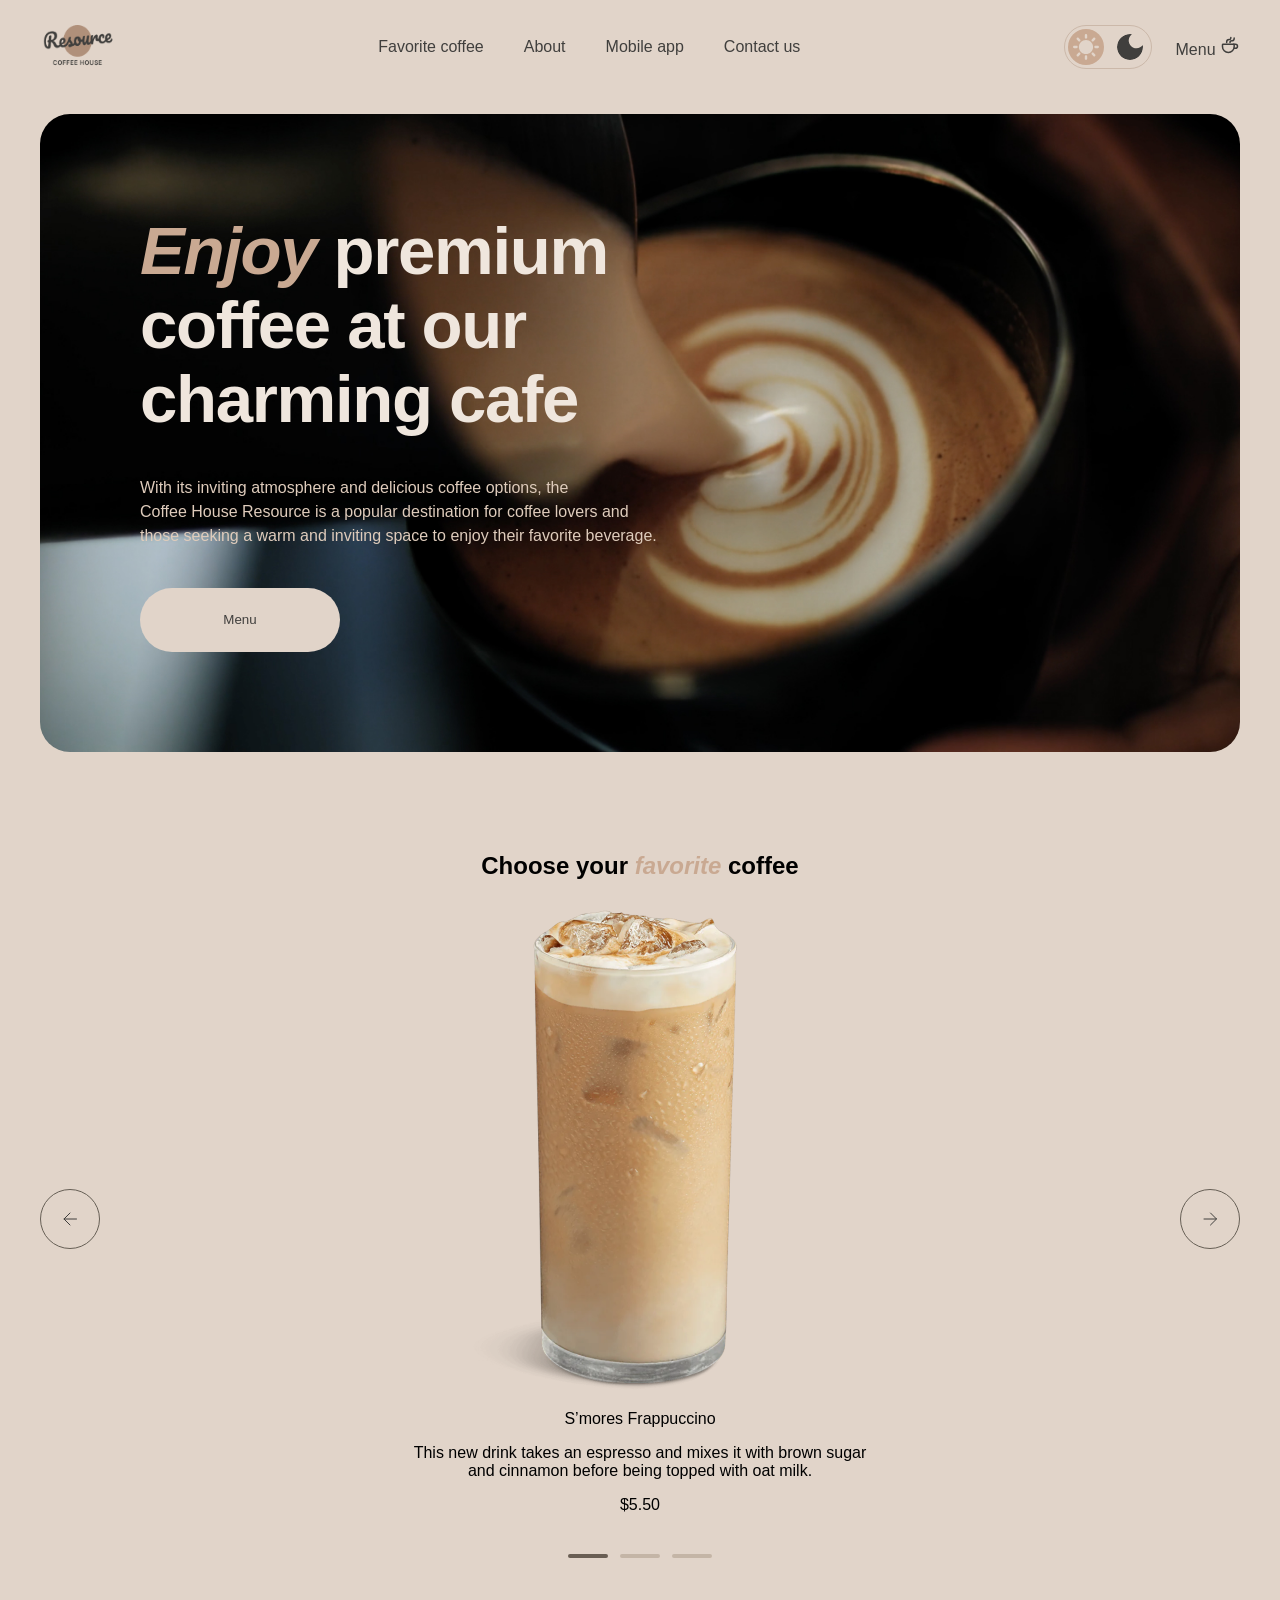
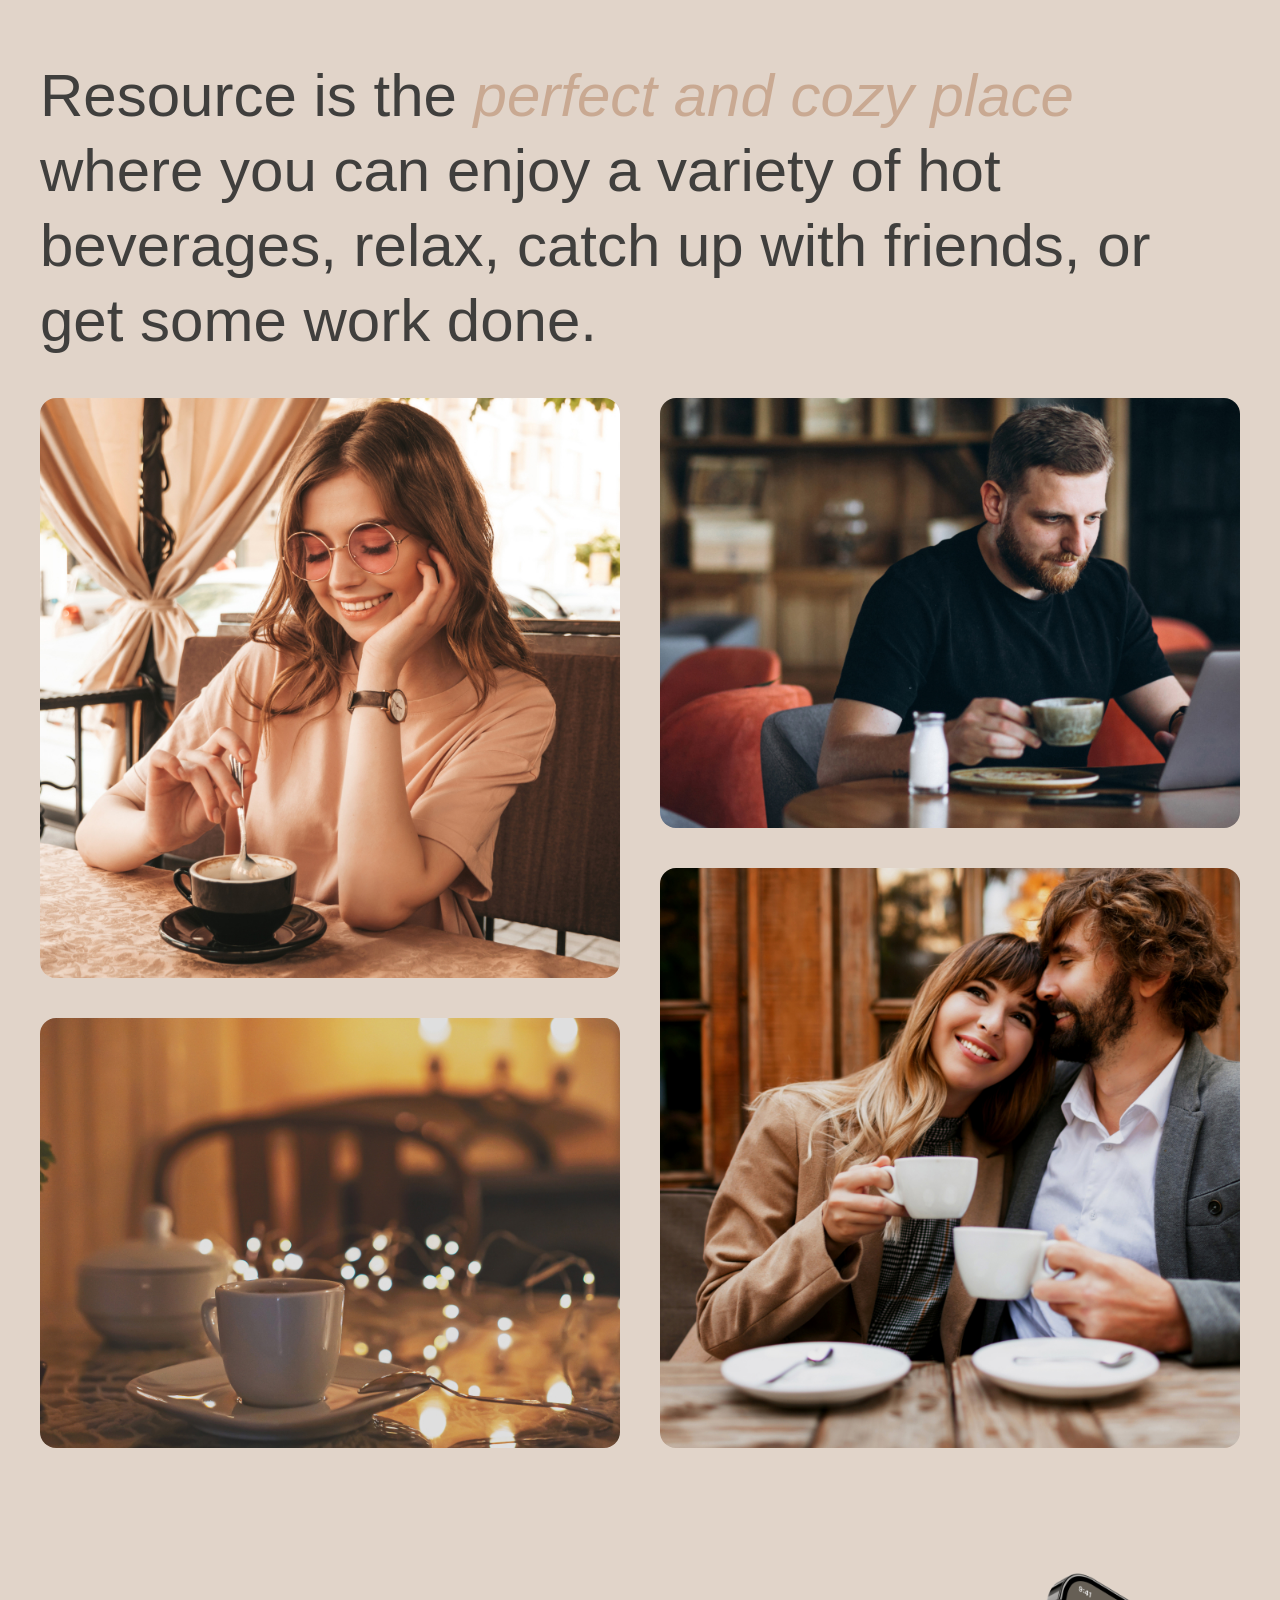
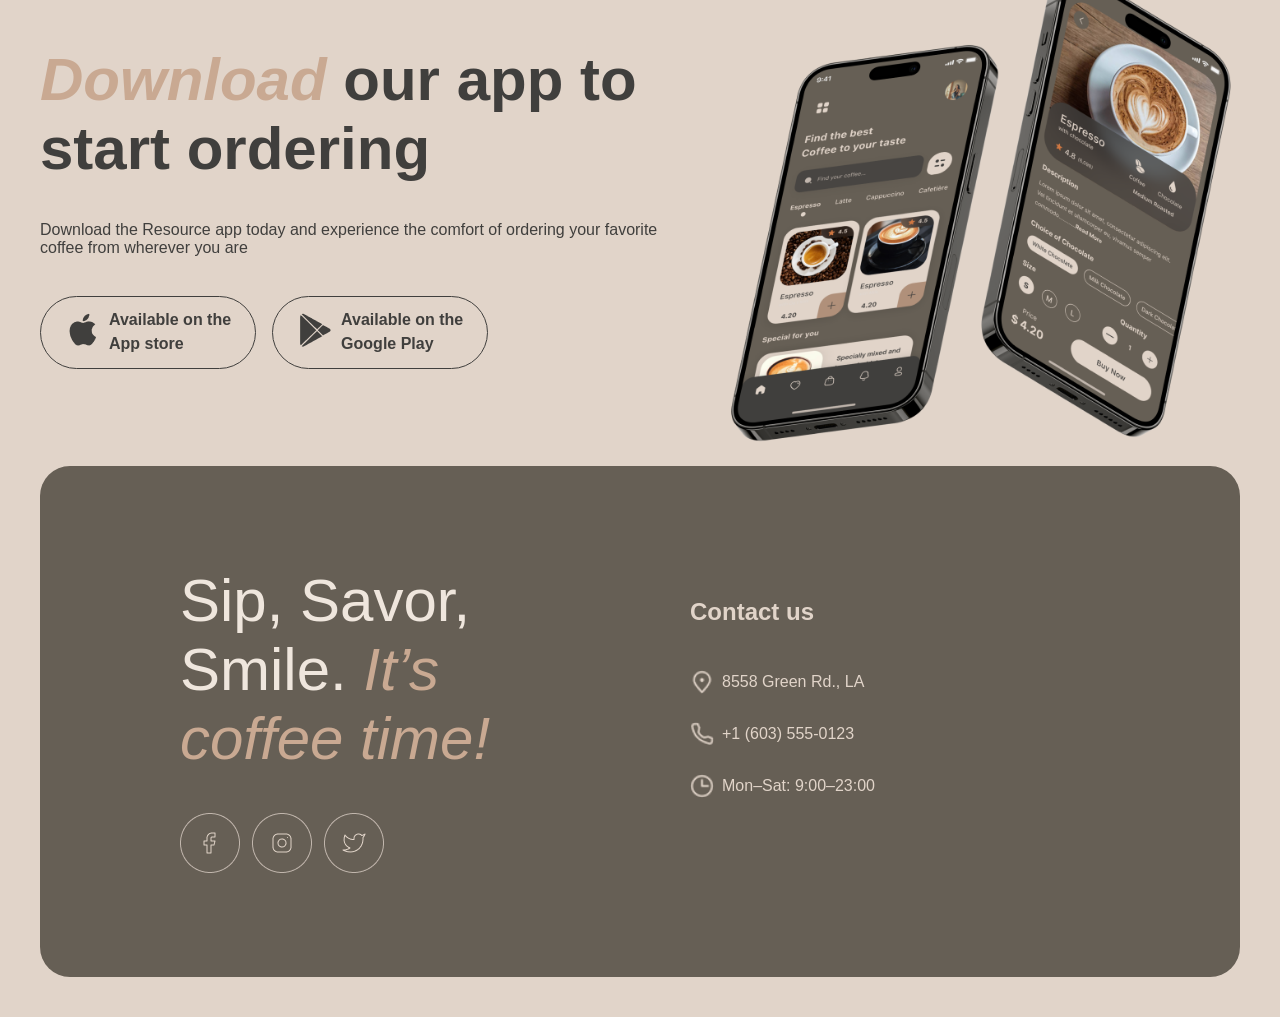
==== index.html @ 0e2954d6 "fix: another fix for hero image" ====
<!doctype html>
<html lang="ru">
  <head>
    <meta charset="UTF-8">
    <meta name="viewport" content="width=device-width, initial-scale=1.0">
    <title>Coffe House</title>
    <link rel="stylesheet" href="css/index.css">
  </head>
  <body>
    <header>
        <a href="index.html" class="logo" aria-label="Coffee House - на главную">
          <img src="images/logo-images/logo.png" alt="Coffee House logo">
        </a>
      <nav class="nav">
        <ul>
          <li><a href="#favorite-coffee">Favorite coffee</a></li>
          <li><a href="#about">About</a></li>
          <li><a href="#mobile-app">Mobile app</a></li>
          <li><a href="#contact-us">Contact us</a></li>
        </ul>
      </nav>
      <div class="header-actions">
        <button
          class="theme-switch"
          type="button"
          aria-label="Переключить тему"
        >
          <img
            class="icon sun"
            src="images/logo-images/Sun.svg"
            alt="sun"
            aria-hidden="true"
          >
          <img
            class="icon moon"
            src="images/logo-images/Moon.svg"
            alt="moon"
            aria-hidden="true"
          >
        </button>
        <button
          class="burger-menu-button"
          type="button"
          aria-label="Открыть меню"
        >
          <img src="images/Resources/button-icon-burger.png" alt="burger">
      </button>

        <div class="coffee-menu" >
            <a href="catalog.html" class="logo" aria-label="Coffee House - на главную">
              Menu
            </a>
          <img
            src="images/logo-images/coffee-cup.svg"
            alt="coffee cup"
          >
        </div>
      </div>
    </header>
    <main>
      <section class="section-container">
        <div class="hero-container">
          <img class="hero-image" src="images/Resources/img-hero.jpg" alt="hero-image">
          <div class="hero-wrapper">
            <h1 class="hero-title">
              <span class="accent">Enjoy</span> premium coffee at our charming
              cafe
            </h1>
            <p class="hero-title1">
              <span class="accent1"
                >With its inviting atmosphere and delicious coffee options, the
                Coffee&nbsp;House Resource is a popular destination for coffee
                lovers and those seeking a warm and inviting space to enjoy
                their favorite beverage.</span
              >
            </p>
            <div class="hero-button">
              <button class="button" type="button">Menu</button>
            </div>
          </div>
        </div>
      </section>
    </main>

    <section id="favorite-coffee" class="favorite-coffee">
      <h2>Choose your <span class="accent">favorite</span> coffee</h2>
      <div class="slider-wrapper">
        <div class="slider">
          <img
            class="left-button"
            src="images/Resources/button-icon-dark.svg"
            alt="Previous slide"
          >
          <div class="slider-menu">
            <img
              src="images/Resources/coffee-slider-1.png"
              alt="S’mores Frappuccino"
            >
            <div class="content-text">
              <p class="coffee-name">S’mores Frappuccino</p>
              <p class="coffee-desc">
                This new drink takes an espresso and mixes it with brown sugar
                and cinnamon before being topped with oat milk.
              </p>
              <p class="coffee-price">$5.50</p>
            </div>
            <div class="slider-indicators">
              <span class="indicator active" data-slide="0"></span>
              <span class="indicator" data-slide="1"></span>
              <span class="indicator" data-slide="2"></span>
            </div>
          </div>
          <img
            class="right-button"
            src="images/Resources/right-button.svg"
            alt="Next slide"
          >
        </div>
      </div>
    </section>

    <section id="about" class="about">
      <h2>
        Resource is the <span class="accent">perfect and cozy place</span> where
        you can enjoy a variety of hot beverages, relax, catch up with friends,
        or get some work done.
      </h2>
      <div class="collage">
        <img
          class="image_collage item1"
          src="images/Resources/about-1.jpg"
          alt=""
        >
        <img
          class="image_collage item2"
          src="images/Resources/about-3.jpg"
          alt=""
        >
        <img
          class="image_collage item3"
          src="images/Resources/about-2.jpg"
          alt=""
        >
        <img
          class="image_collage item4"
          src="images/Resources/about-4.jpg"
          alt=""
        >
      </div>
    </section>

    <section id="mobile-app" class="mobile-app">
      <div class="mobile-container">
        <div class="offer">
          <h2 class="offer-text">
            <span class="accent">Download</span> our app to start ordering
          </h2>
          <p class="offer-text1">
            Download the Resource app today and experience the comfort of
            ordering your favorite coffee from wherever you are
          </p>
          <div class="button-nav">
            <div class="butt-app-store">
              <div>
                <img src="images/Resources/app-store.png" alt="">
              </div>
              <div class="text-area">
                <p class="button-text">Available on the</p>
                <p class="button-title">App store</p>
              </div>
            </div>
            <div class="butt-google-play">
              <div>
                <img src="images/Resources/google-play.png" alt="">
              </div>
              <div class="text-area">
                <p class="button-text">Available on the</p>
                <p class="button-title">Google Play</p>
              </div>
            </div>
          </div>
        </div>
        <div class="mobile-screens">
          <img src="images/Resources/mobile-screens.png" alt="">
        </div>
      </div>
    </section>

    <footer id="contact-us" class="contacts">
      <div class="footer-wrapper">
        <div class="footer-offer">
          <div class="footer-text">
            <span class="accent1"
              >Sip, Savor, Smile.
              <span class="accent">It’s coffee time!</span></span
            >
          </div>
          <div class="social">
            <a href="https://www.facebook.com/" target="_blank" rel="noopener" aria-label="Facebook">
              <img src="images/Resources/facebook.png" alt="Facebook">
            </a>
            <a href="https://www.instagram.com/" target="_blank" rel="noopener" aria-label="Instagram">
              <img
                src="images/Resources/instagram.png"
                alt="Instagram"
              >
            </a>
            <a href="https://x.com/" target="_blank" rel="noopener" aria-label="Twitter">
              <img
                src="images/Resources/twitter.png"
                alt="Twitter"
              >
            </a>
          </div>
        </div>
        <div class="contact-info">
          <h2>Contact us</h2>
          <div class="footer-contacts">
            <div class="contact-item">
              <img
                src="images/Resources/pin-alt.png"
                alt=""
                aria-hidden="true"
              >
              <a
                href="https://maps.google.com/?q=8558+Green+Rd,+LA"
                target="_blank"
                rel="noopener"
              >
                8558 Green Rd., LA
              </a>
            </div>

            <div class="contact-item">
              <img src="images/Resources/phone.png" alt="" aria-hidden="true">
              <a href="tel:+16035550123">+1 (603) 555-0123</a>
            </div>

            <div class="contact-item">
              <img src="images/Resources/clock.png" alt="" aria-hidden="true">
              <span class="schedule-time">Mon–Sat: 9:00–23:00</span>
            </div>
          </div>
        </div>
      </div>
    </footer>
    <script src="js/common.js"></script>
  </body>
</html>
---- css/index.css ----
* {
  box-sizing: border-box;
  margin: 0;
  padding: 0;
}

html {
  scroll-behavior: smooth;
}

:root {
  --bg: #e1d4c9; /* фон страницы */
  --text: #403f3d; /* основной текст */
  --muted: #6b6259; /* второстепенный текст */
  --accent: #c9a992; /* акцент (Enjoy, favorite) */
  --hero-text: #efe6dd; /* текст на hero */
  --border: #cbb8a9; /* рамки */
  --indicator: #c4b5a6; /* неактивные полоски слайдера */
  --indicator-active: #695e53; /* активная полоска */
  --footer-bg: #665f55; /* фон футера */
  --footer-text: #e1d4c9; /* текст футера */
  --btn-bg: #e1d4c9; /* фон кнопки Menu */
}

html.theme-dark {
  --bg: #1e1b18;
  --text: #efe6dd;
  --muted: #b8ac9e;
  --accent: #c9a992;
  --hero-text: #efe6dd;
  --border: #4a423a;
  --indicator: #5a5048;
  --indicator-active: #efe6dd;
  --footer-bg: #2a2622;
  --footer-text: #d6c8b8;
  --btn-bg: #2a2622;
}

body {
  font-family: "Arial", sans-serif;
  background-color: var(--bg);
  transition: background-color 0.3s;
  overflow-x: hidden;
}

header {
  display: flex;
  justify-content: space-between;
  align-items: center;
  padding: 20px 40px;
  gap: 20px;
  position: sticky;
  top: 0;
  z-index: 1000;
  background-color: var(--bg);
}

.logo img {
  height: 50px;
  width: 75px;
}

.nav {
  align-items: center;
  font-family: "Inter", sans-serif;
  font-weight: 400;
  font-style: normal;
  font-size: clamp(12px, 1.2vw + 8px, 16px);
  line-height: 1.5;
  letter-spacing: 0;
  max-width: 100%;
  color: var(--text);
  cursor: pointer;
}

.nav ul {
  display: flex;
  list-style: none;
  gap: 40px;
}

.nav ul a {
  color: var(--text);
  text-decoration: none;
  transition: color 0.3s;
}

.header-actions {
  display: flex;
  justify-content: right;
  gap: 24px;
}

.theme-switch {
  position: relative;
  display: flex;
  justify-content: space-between;
  align-items: center;
  width: 88px;
  height: 44px;
  padding: 3px;
  border: 1px solid var(--border);
  border-radius: 999px;
  background: transparent;
  cursor: pointer;
  box-sizing: border-box;
}

.theme-switch .icon.active {
  background-color: var(--accent);
}

.coffee-menu {
  align-self: center;
  gap: 2px;
}

.coffee-menu a {
  border: none;
  background: transparent;
  width: 44px;
  height: 22px;
  border: none;
  background-color: transparent;
  color: var(--text);
  cursor: pointer;
  text-decoration: none;
}

.theme-switch .icon {
  width: 36px;
  height: 36px;
  padding: 5px;
  border-radius: 50%;
  box-sizing: border-box;
  transition:
    background 0.25s,
    transform 0.25s;
}
.section-container {
  padding: 20px 40px 0 40px;
}
.hero-container {
  position: relative;       
  border-radius: 30px;
  overflow: hidden;         
  width: 100%;
  max-width: 100%;
}

.hero-image {
  position: absolute;
  inset: 0;               
  width: 100%;
  height: 100%;
  object-fit: cover;      
  object-position: center;
  z-index: 0;             
}

.hero-wrapper {
  display: flex;
  position: relative;
  z-index: 1;
  flex-direction: column;
  padding: clamp(40px, 8vw, 100px);
  max-width: 730px;
  gap: 40px;
}

.hero-title {
  font-family: "Inter", sans-serif;
  font-weight: 600;
  font-size: clamp(32px, 4vw + 16px, 72px);
  line-height: 1.1;
  letter-spacing: -0.02em;
  color: var(--hero-text);
  max-width: 530px;
  margin: 0;
}

.accent {
  color: var(--accent);
  font-style: italic;
}

.accent1 {
  color: #efe6dd;
  font-size: 60px;
}

.hero-title1 .accent1 {
  color: #dfccbc;
  font-family: "Inter", sans-serif;
  font-weight: 400;
  font-size: 16px;
  line-height: 1.5;
  letter-spacing: 0;
}

.hero-button .button {
  border: none;
  width: 200px;
  height: 64px;
  padding: 20px 78px;
  border-radius: 100px;
  background: var(--btn-bg);
  color: var(--text);
  cursor: pointer;
}

.favorite-coffee {
  margin-top: 100px;
  display: flex;
  align-items: center;
  justify-content: center;
}

.favorite-coffee h6 {
  color: var(--text);
  font-family: "Inter", sans-serif;
  font-weight: 600;
  font-size: 60px;
  line-height: 1.5;
  letter-spacing: 0;
}

.favorite-coffee {
  display: flex;
  flex-direction: column;
  padding: 0 40px 0 40px;
  position: relative;
}

.slider-wrapper {
  display: flex;
  flex-direction: column;
  width: 100%;
}

.slider {
  display: flex;
  position: relative;
  justify-content: space-between;
  align-items: center;
  width: 100%;
  max-width: 100%;
}

.slider-menu {
  display: flex;
  flex-direction: column;
  justify-content: center;
  align-items: center;
  flex: 1 1 auto;
  min-width: 0;
  max-width: 100%;
}

.slider-menu img {
  max-width: 100%;
  height: auto;
  display: block;
}

.content-text {
  display: flex;
  flex-direction: column;
  justify-content: center;
  align-items: center;
  width: 100%;
  max-width: 480px;
  gap: 16px;
  text-align: center;
}

.content-text h1 {
  font-family: "Inter", sans-serif;
  font-weight: 600;
  font-size: 24px;
  line-height: 1.25;
  color: var(--text);
  letter-spacing: 0;
}

.content-text h2 {
  font-family: "Inter", sans-serif;
  font-weight: 400;
  font-size: 16px;
  line-height: 1.5;
  color: var(--muted);
  letter-spacing: 0;
  text-align: center;
}

.slider-indicators {
  display: flex;
  justify-content: center;
  gap: 12px;
  padding-top: 40px;
}

.indicator {
  display: inline-block;
  width: 40px;
  height: 4px;
  background-color: var(--indicator);
  border-radius: 2px;
  cursor: pointer;
  transition: background-color 0.3s ease;
}

.indicator.active {
  background-color: var(--indicator-active);
}

.about {
  display: flex;
  flex-direction: column;
  padding: 100px 40px 0 40px;
  width: 100%;
  gap: 40px;
}

.about h2 {
  font-family: "Inter", sans-serif;
  font-weight: 400;
  font-size: 60px;
  line-height: 1.25;
  color: var(--text);
  letter-spacing: 0;
}

.collage {
  display: grid;
  grid-template-columns: repeat(2, 1fr);
  gap: 40px;
  width: 100%;
  grid-template-areas:
    "left right-top"
    "left right-bottom"
    "left-bottom right-bottom";
}

.image_collage {
  width: 100%;
  height: 100%;
  max-width: 100%;
  object-fit: cover;
  border-radius: 16px;
}

.item1 {
  grid-area: left;
}

.item2 {
  grid-area: right-top;
  height: 430px;
}

.item3 {
  grid-area: left-bottom;
  height: 430px;
}

.item4 {
  grid-area: right-bottom;
}

/* offer section */

.mobile-container {
  display: flex;
  flex-wrap: wrap;
  align-items: center;
  justify-content: center;
  gap: clamp(24px, 5vw, 100px);
  max-width: 100%;
  width: 100%;
  padding: clamp(40px, 8vw, 100px) clamp(20px, 4vw, 40px) 0;
}

.mobile-screens {
  flex: 1 1 300px;
  min-width: 0;
  max-width: 630px;
}

.mobile-screens img {
  width: 100%;
  height: auto;
  display: block;
}

.offer {
  display: flex;
  flex-direction: column;
  gap: clamp(20px, 3vw, 40px);
  flex: 1 1 400px; /* минимум 400px, потом переносится */
  max-width: 630px; /* ограничение сверху */
  min-width: 0; /* разрешаем сжиматься */
}

.button-nav {
  display: flex;
  flex-wrap: wrap; /* переносятся, если не влезают */
  gap: 16px;
}

.butt-app-store,
.butt-google-play {
  display: flex;
  align-items: center;
  justify-content: center;
  gap: 8px;
  padding: 12px 24px;
  min-width: 180px; /* минимум, но может тянуться */
  border: 1px solid var(--text);
  border-radius: 999px;
  color: var(--text);
  background: transparent;
  cursor: pointer;
  box-sizing: border-box;
  transition:
    border-color 0.3s,
    color 0.3s,
    background 0.3s;
}

.offer-text {
  font-size: 60px;
  line-height: 1.15;
  color: var(--text);
}

.offer-text1 {
  color: var(--text);
}

.text-area {
  display: flex;
  flex-direction: column;
  gap: 2px;
  font-weight: 600;
  line-height: 140%;
}

.contacts {
  padding: 0 40px 40px 40px;
}

.footer-wrapper {
  display: flex;
  background-color: var(--footer-bg);
  max-width: 100%;
  padding: 0 40px 0 40px;
  gap: 100px;
  border-radius: 30px;
}

.footer-offer {
  display: flex;
  flex-direction: column;
  gap: 40px;
  padding: 100px 0 100px 100px;
  width: 100%;
}
.social {
  display: flex;
  gap: 12px;
}
.contact-info {
  display: flex;
  flex-direction: column;
  padding: 132px 100px 132px 0;
  width: 100%;
  color: var(--footer-text);
  gap: 40px;
}

.contact-item {
  display: flex;
  align-items: center;
  gap: 8px;
  color: var(--footer-text);
  font-size: clamp(14px, 1.5vw, 16px);
  line-height: 1.5;
}

.contact-item img {
  width: 24px;
  height: 24px;
  flex-shrink: 0;
}

.contact-item a {
  position: relative;
  display: inline-block;
  color: inherit;
  text-decoration: none;
  padding: 4px 0;
  transition: color 0.3s;
}

.contact-item a::after {
  content: "";
  position: absolute;
  left: 0;
  bottom: 0;
  width: 100%;
  height: 1.5px;
  background: currentColor;
  transform: scaleX(0);
  transform-origin: left;
  transition: transform 0.3s ease;
}

.contact-item a:hover::after {
  transform: scaleX(1);
}

.contact-item span {
  padding: 4px 0;
}

.footer-contacts {
  display: flex;
  flex-direction: column;
  gap: 20px;
}

.burger-menu-button {
  display: none;
}

@media (max-width: 768px) {
  header {
    grid-template-columns: auto auto;
    justify-content: space-between;
    padding: 16px 20px;
    gap: 16px;
  }

  .nav {
    display: none;
  }

  .coffe-menu {
    display: none;
  }

  .burger-menu-button {
    display: block;
    border: none;
    background-color: transparent;
    color: var(--text);
    cursor: pointer;
  }

  .favorite-coffee h6 {
    text-align: center;
  }

  .collage {
    display: flex;
    flex-direction: column;
    gap: 40px;
    width: 100%;
  }

  .image_collage {
    width: 100%;
    height: auto;
    display: block;
    object-fit: cover;
    border-radius: 16px;
  }

  .item2,
  .item3 {
    display: none;
  }

  .offer-text {
    font-size: 60px;
    line-height: 1.15;
    color: var(--text);
  }

  .footer-wrapper {
    display: flex;
    flex-direction: column;
    background-color: var(--footer-bg);
    max-width: 100%;
    padding: 0 40px 0 40px;
    gap: 100px;
    border-radius: 30px;
  }

  .footer-offer {
    padding: 100px 60px 0px 60px;
  }

  .contact-info {
    padding: 0 60px 100px 60px;
  }
}

@media (max-width: 381px) {
  .hero-title {
    font-size: 42px;
  }

  .hero-wrapper {
    padding: 60px 16px 60px 16px;
  }

  .coffee-menu {
    display: none;
  }

  .section-container {
    padding: 20px 16px 0 16px;
  }

  .left-button,
  .right-button {
    display: none;
  }

  .favorite-coffee {
    gap: 40px;
  }

  .favorite-coffee h2 {
    text-align: center;
    font-size: 32px;
  }

  .coffee-name {
    font-size: 24px;
    letter-spacing: 0%;
    line-height: 125%;
    font-weight: 600;
    color: var(--text);
  }

  .coffee-desc {
    font-size: 16px;
    letter-spacing: 0%;
    line-height: 150%;
    font-weight: 400;
    color: var(--text);
  }

  .coffee-price {
    font-size: 24px;
    letter-spacing: 0%;
    line-height: 125%;
    font-weight: 600;
    color: var(--text);
  }

  .about {
    padding: 100px 16px 0 16px;
  }

  .about h2 {
    font-weight: 600;
    font-size: 32px;
    line-height: 1.25;
  }

  .contacts {
    padding: 0 16px 40px 16px;
  }

  .favorite-coffee {
    padding: 0 16px 0 16px;
  }

  .accent1 {
    color: #efe6dd;
    font-size: 32px;
    line-height: 125%;
  }

  .footer-offer {
    padding: 60px 0 0 0;
  }

  .contact-info {
    padding: 0 0 60px 0;
    gap: 40px;
  }

  .contact-info a {
    font-size: 16px;
    font-weight: 600;
  }

  .contact-info .schedule-time {
    font-size: 16px;
    font-weight: 600;
  }
}
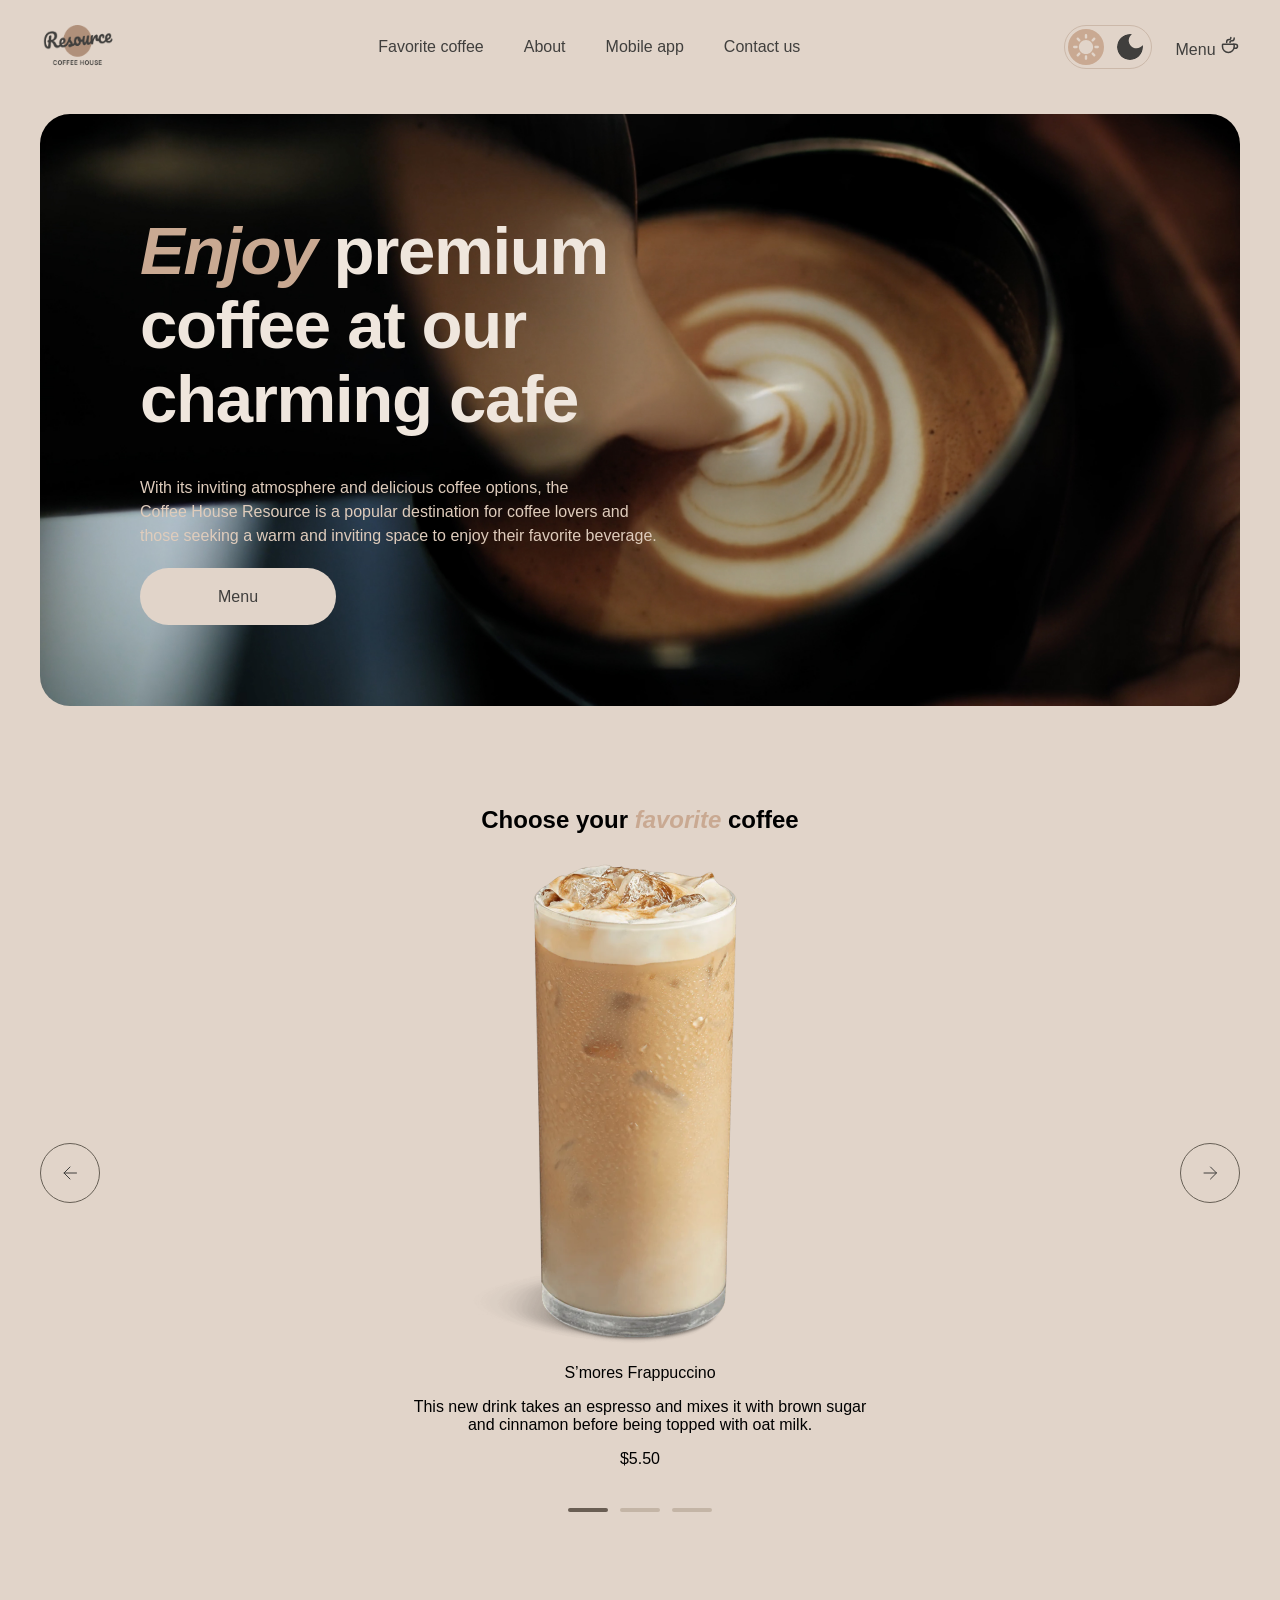
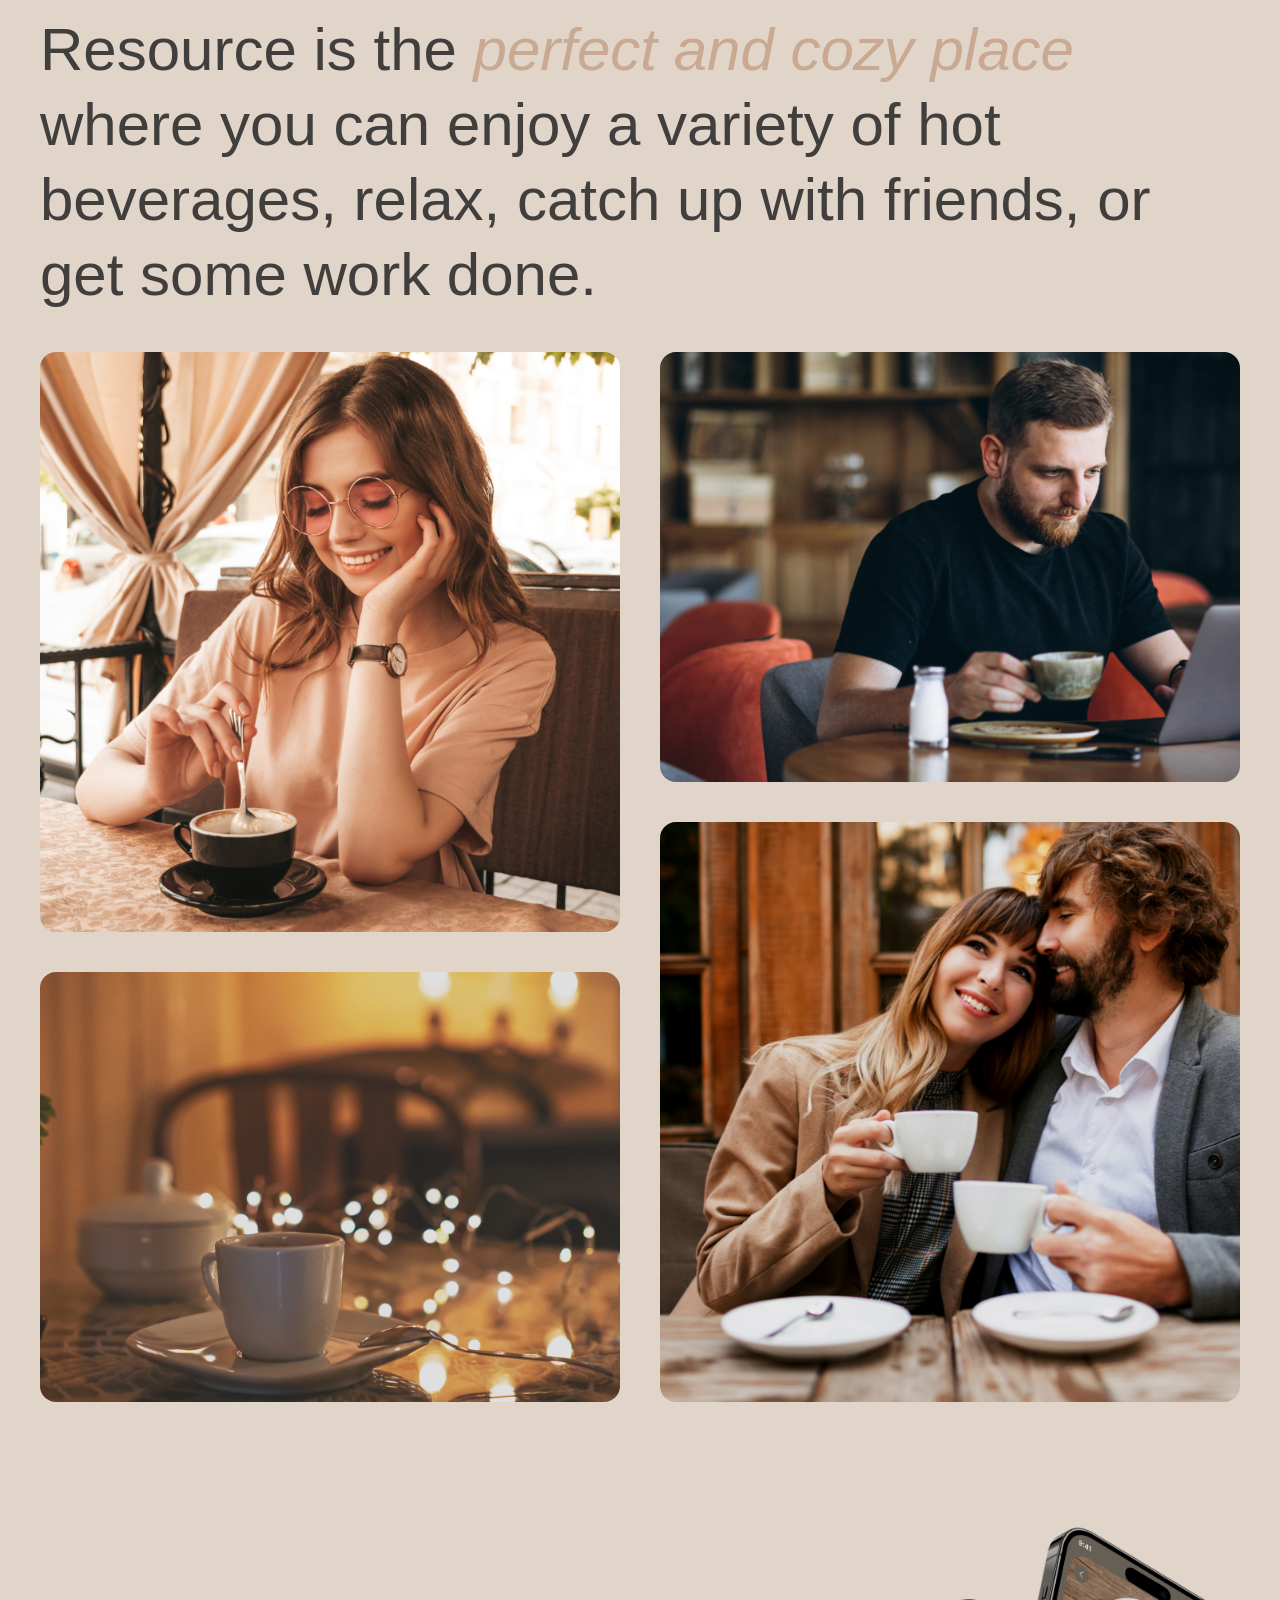
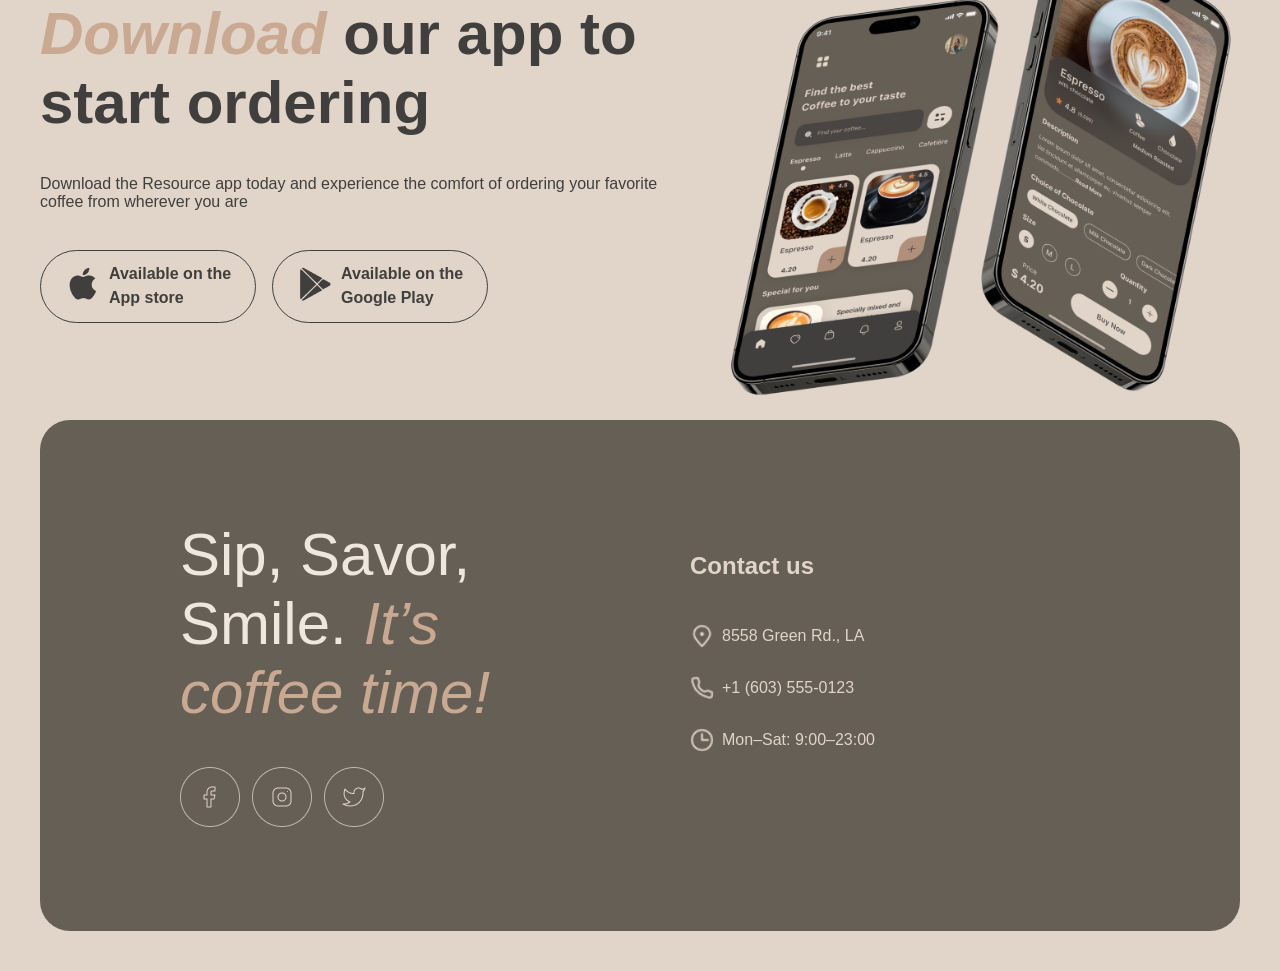
==== commit 67e97a25: "feat: added hover feature for some elements" ====
--- a/index.html
+++ b/index.html
@@ -75,7 +75,7 @@
               >
             </p>
             <div class="hero-button">
-              <button class="button" type="button">Menu</button>
+              <a href="catalog.html" class="button">Menu</a>
             </div>
           </div>
         </div>
--- a/css/index.css
+++ b/css/index.css
@@ -207,6 +207,13 @@
   background: var(--btn-bg);
   color: var(--text);
   cursor: pointer;
+  text-decoration: none;
+  transition: transform 0.3s, opacity 0.3s;
+}
+
+.hero-button .button:hover {
+  transform: scale(1.15);
+  opacity: 0.7;
 }
 
 .favorite-coffee {
@@ -534,6 +541,16 @@
   display: none;
 }
 
+.left-button, .right-button {
+  cursor: pointer;
+   transition: all 0.3s;
+  
+}
+
+.left-button:hover, .right-button:hover {
+  transform: scale(1.05);
+}
+
 @media (max-width: 768px) {
   header {
     grid-template-columns: auto auto;
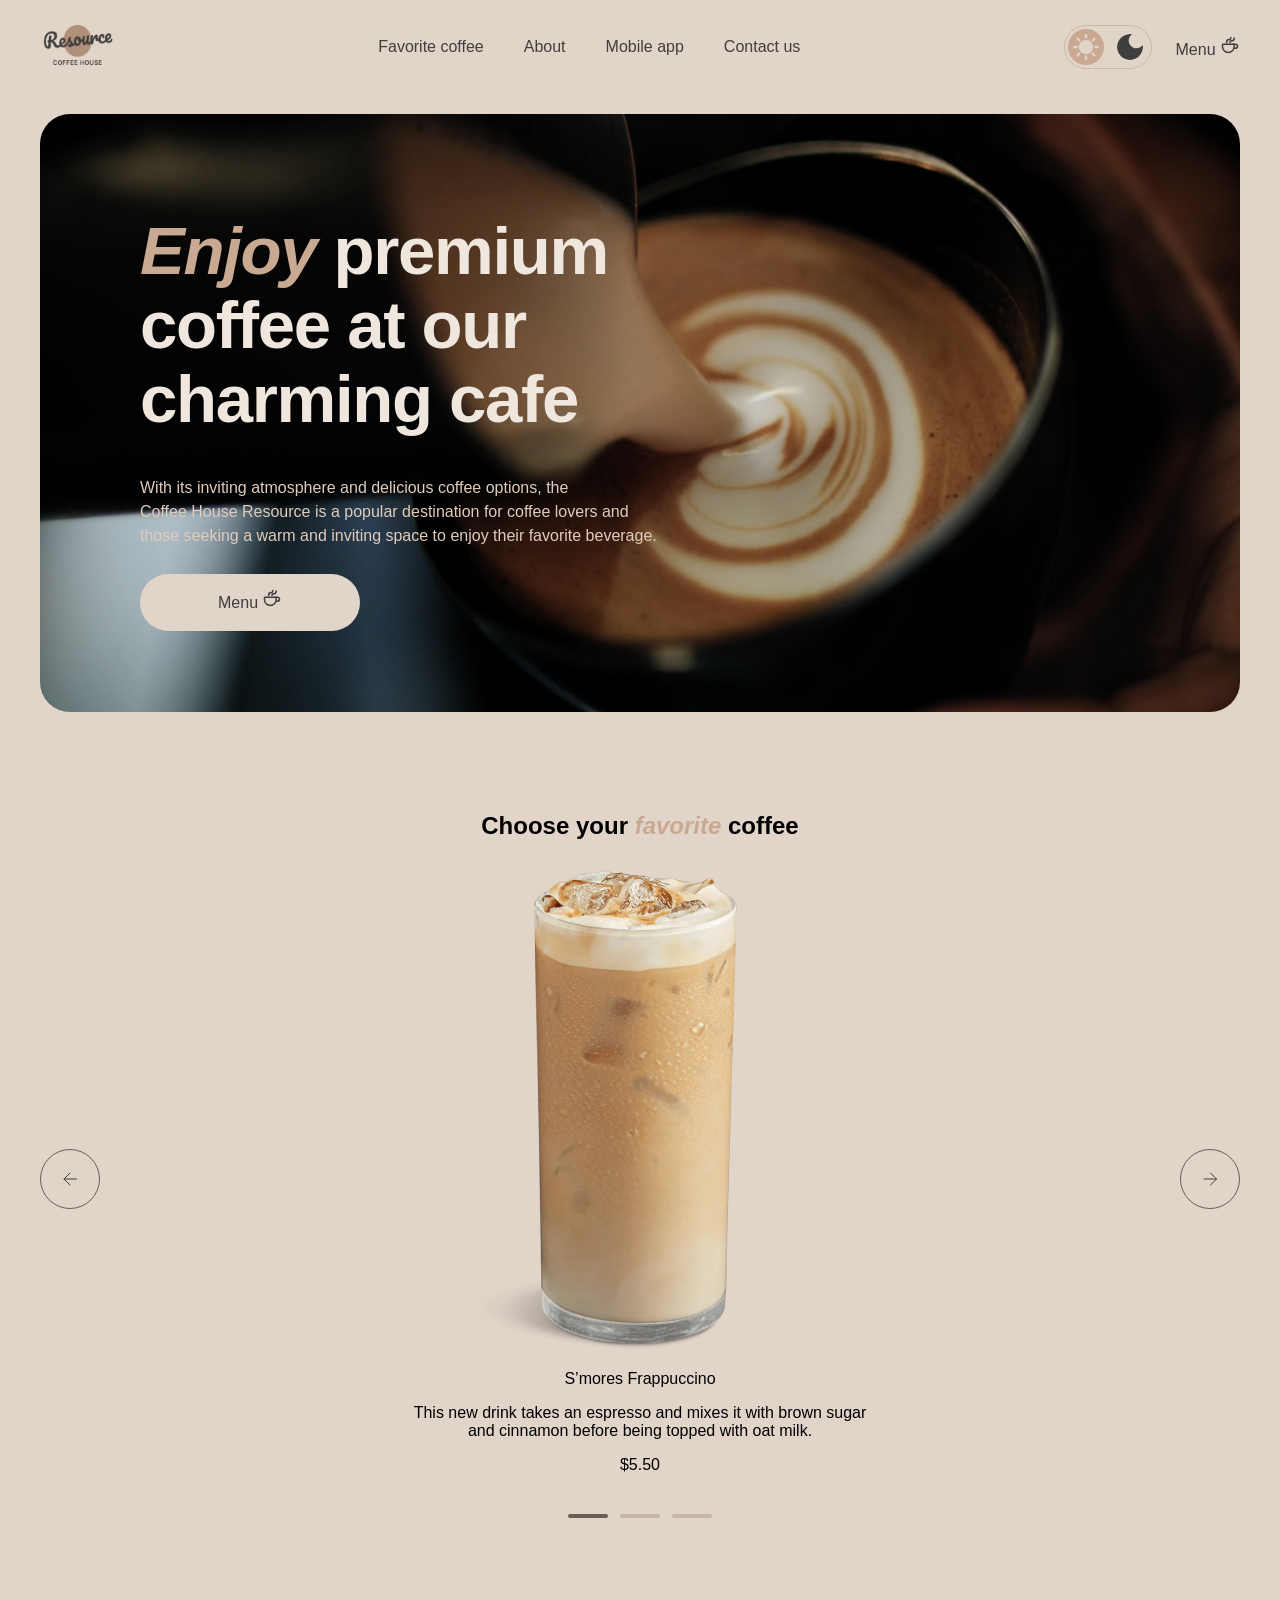
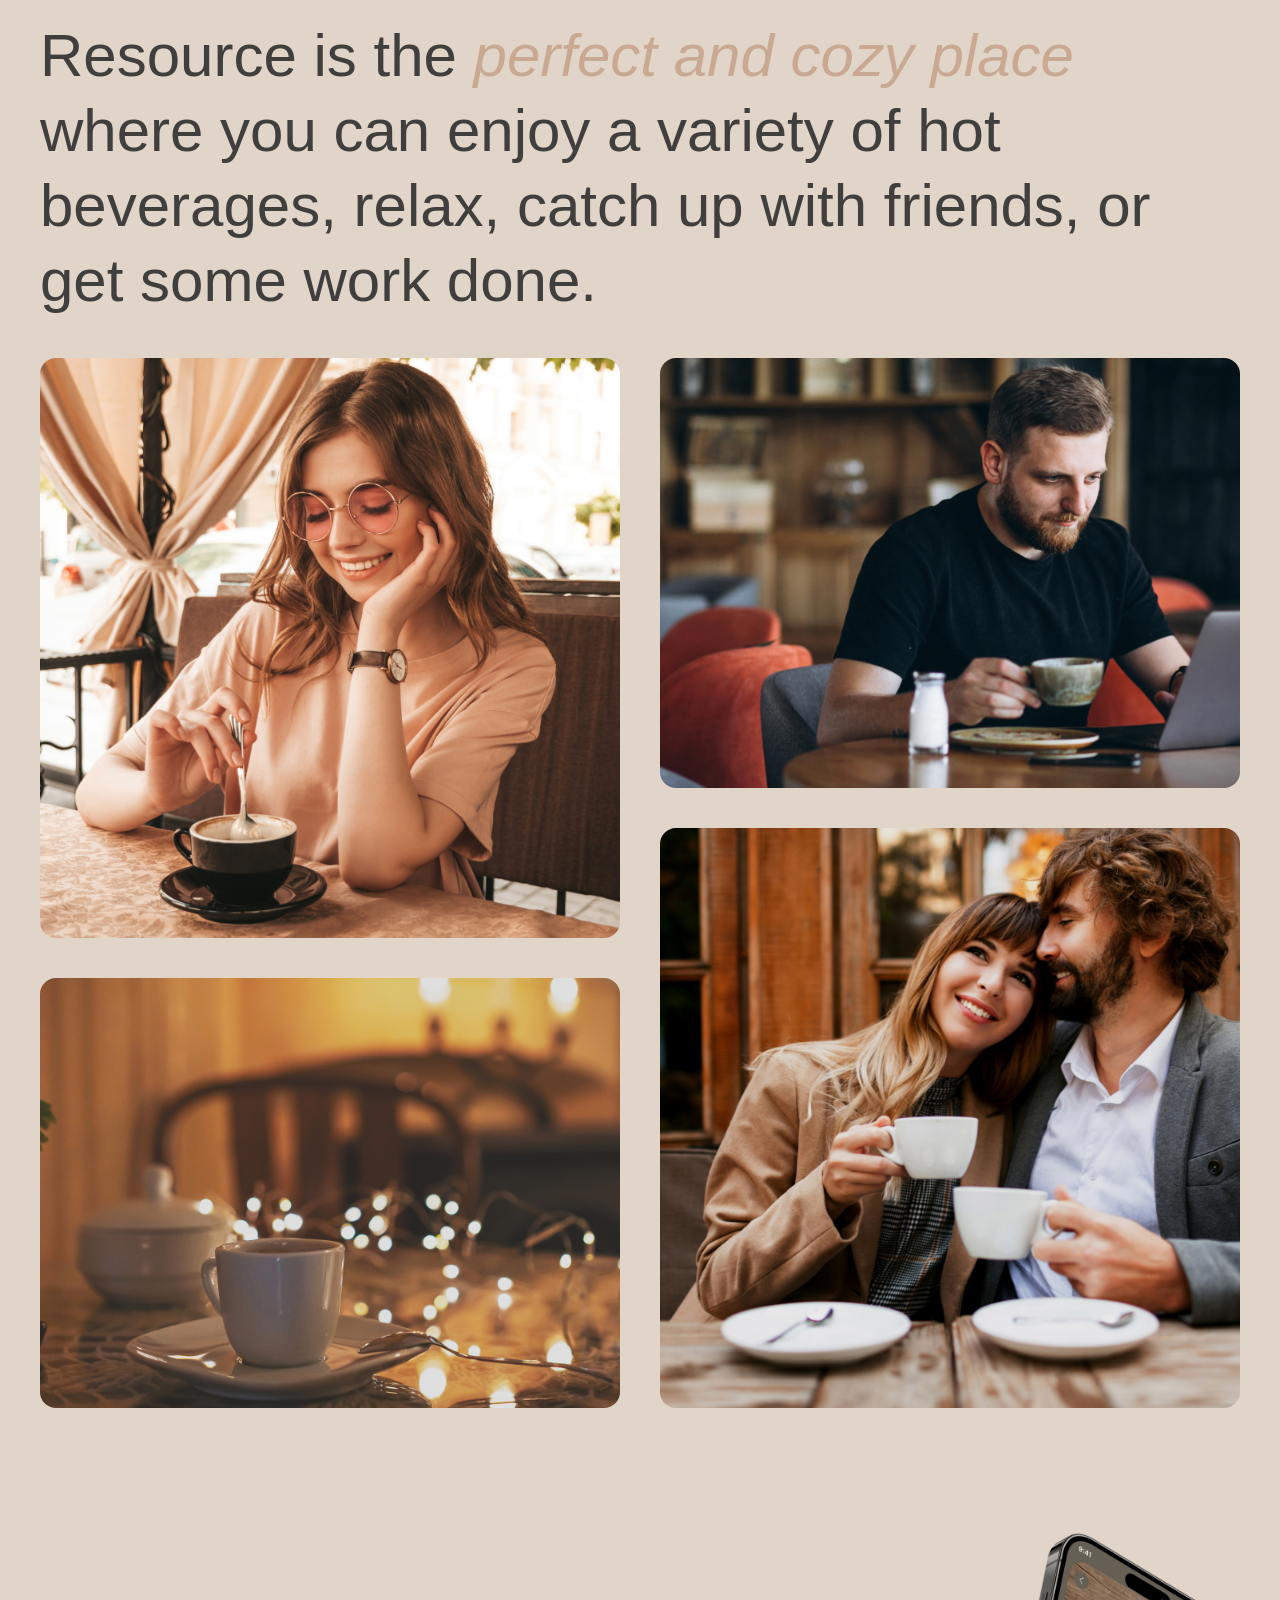
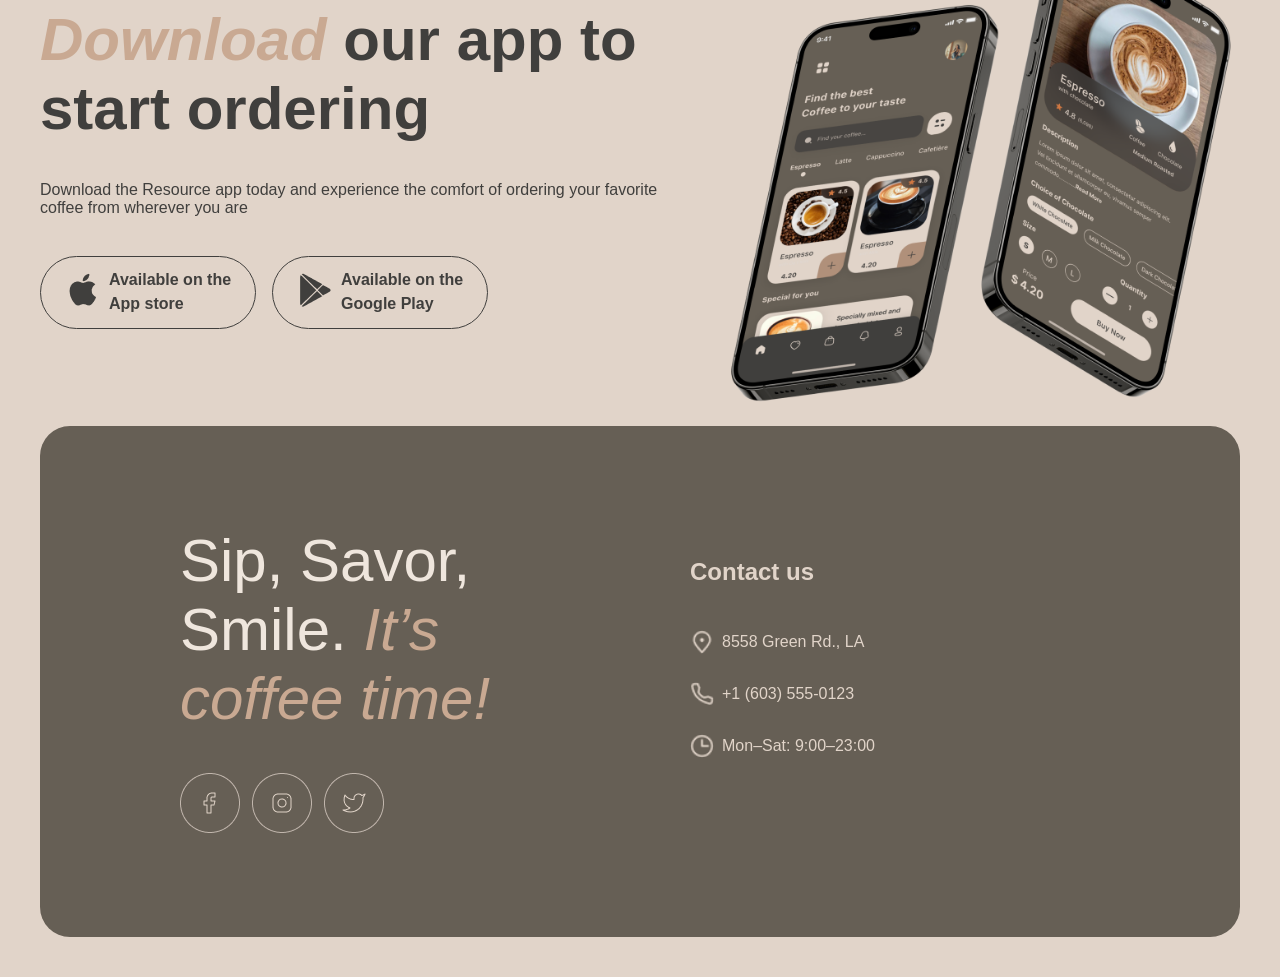
==== commit 6a12d329: "feat: add burger menu and tabs nav for catalog" ====
--- a/index.html
+++ b/index.html
@@ -42,8 +42,10 @@
           class="burger-menu-button"
           type="button"
           aria-label="Открыть меню"
-        >
-          <img src="images/Resources/button-icon-burger.png" alt="burger">
+          id="burger-toggle"
+        >
+          <img class="burger-icon burger-open" src="images/Resources/button-icon-burger.png" alt="">
+          <img class="burger-icon burger-close" src="images/Resources/button-icon-burger.svg" alt="">
       </button>
 
         <div class="coffee-menu" >
@@ -57,6 +59,22 @@
         </div>
       </div>
     </header>
+    <div class="mobile-menu" id="mobile-menu" aria-hidden="true">
+      <nav class="mobile-nav">                <!-- ← вот он, отдельный класс -->
+          <ul>
+            <li><a href="#favorite-coffee">Favorite coffee</a></li>
+            <li><a href="#about">About</a></li>
+            <li><a href="#mobile-app">Mobile app</a></li>
+            <li><a href="#contact-us">Contact us</a></li>
+            <li>
+              <a href="catalog.html" class="mobile-menu-link">
+                Menu
+                <img src="images/logo-images/coffee-cup.svg" alt="">
+              </a>
+            </li>
+          </ul>
+      </nav>
+    </div>
     <main>
       <section class="section-container">
         <div class="hero-container">
@@ -75,7 +93,9 @@
               >
             </p>
             <div class="hero-button">
-              <a href="catalog.html" class="button">Menu</a>
+              <a href="catalog.html" class="button">Menu
+                <img src="images/logo-images/coffee-cup.svg" alt="coffee cup">
+              </a>   
             </div>
           </div>
         </div>
--- a/css/index.css
+++ b/css/index.css
@@ -9,17 +9,17 @@
 }
 
 :root {
-  --bg: #e1d4c9; /* фон страницы */
-  --text: #403f3d; /* основной текст */
-  --muted: #6b6259; /* второстепенный текст */
-  --accent: #c9a992; /* акцент (Enjoy, favorite) */
-  --hero-text: #efe6dd; /* текст на hero */
-  --border: #cbb8a9; /* рамки */
-  --indicator: #c4b5a6; /* неактивные полоски слайдера */
-  --indicator-active: #695e53; /* активная полоска */
-  --footer-bg: #665f55; /* фон футера */
-  --footer-text: #e1d4c9; /* текст футера */
-  --btn-bg: #e1d4c9; /* фон кнопки Menu */
+  --bg: #e1d4c9;
+  --text: #403f3d;
+  --muted: #6b6259;
+  --accent: #c9a992;
+  --hero-text: #efe6dd;
+  --border: #cbb8a9;
+  --indicator: #c4b5a6;
+  --indicator-active: #695e53;
+  --footer-bg: #665f55;
+  --footer-text: #e1d4c9;
+  --btn-bg: #e1d4c9;
 }
 
 html.theme-dark {
@@ -43,6 +43,10 @@
   overflow-x: hidden;
 }
 
+body.menu-open {
+  overflow: hidden;
+}
+
 header {
   display: flex;
   justify-content: space-between;
@@ -137,25 +141,117 @@
     background 0.25s,
     transform 0.25s;
 }
+
+.burger-menu-button {
+  display: none;
+  position: relative;
+  width: 44px;
+  height: 44px;
+  padding: 0;
+  border: none;
+  background: transparent;
+  color: var(--text);
+  cursor: pointer;
+  align-items: center;
+  justify-content: center;
+}
+
+.burger-menu-button .burger-icon {
+  position: absolute;
+  top: 50%;
+  left: 50%;
+  width: 100%;
+  height: 100%;
+  transform: translate(-50%, -50%);
+  transition: opacity 0.25s, transform 0.25s;
+}
+
+.burger-close {
+  opacity: 0;
+  transform: translate(-50%, -50%) rotate(-90deg);
+}
+
+.burger-menu-button.is-open .burger-open {
+  opacity: 0;
+  transform: translate(-50%, -50%) rotate(90deg);
+}
+
+.burger-menu-button.is-open .burger-close {
+  opacity: 1;
+  transform: translate(-50%, -50%) rotate(0);
+}
+
+.mobile-menu {
+  position: fixed;
+  top: 84px;
+  left: 0;
+  right: 0;
+  bottom: 0;
+  background: var(--bg);
+  padding: 40px 20px;
+  transform: translateY(-100%);
+  opacity: 0;
+  visibility: hidden;
+  transition: transform 0.4s ease, opacity 0.3s ease, visibility 0.4s;
+  z-index: 1000;
+  overflow-y: auto;
+}
+
+.mobile-menu.open {
+  transform: translateY(0);
+  opacity: 1;
+  visibility: visible;
+}
+
+.mobile-nav ul {
+  list-style: none;
+  display: flex;
+  flex-direction: column;
+  align-items: center;
+  gap: 32px;
+}
+
+.mobile-nav a {
+  display: inline-flex;
+  align-items: center;
+  gap: 8px;
+  color: var(--text);
+  text-decoration: none;
+  font-size: 28px;
+  font-weight: 600;
+  line-height: 1.2;
+  transition: color 0.3s;
+}
+
+.mobile-nav a:hover {
+  color: var(--accent);
+}
+
+.mobile-nav a img {
+  width: 22px;
+  height: 22px;
+}
+
 .section-container {
   padding: 20px 40px 0 40px;
 }
+
 .hero-container {
-  position: relative;       
+  position: relative;
   border-radius: 30px;
-  overflow: hidden;         
+  overflow: hidden;
   width: 100%;
   max-width: 100%;
 }
 
 .hero-image {
   position: absolute;
-  inset: 0;               
+  inset: 0;
   width: 100%;
   height: 100%;
-  object-fit: cover;      
+  object-fit: cover;
   object-position: center;
-  z-index: 0;             
+  z-index: 0;
 }
 
 .hero-wrapper {
@@ -375,8 +471,6 @@
   grid-area: right-bottom;
 }
 
-/* offer section */
-
 .mobile-container {
   display: flex;
   flex-wrap: wrap;
@@ -404,14 +498,14 @@
   display: flex;
   flex-direction: column;
   gap: clamp(20px, 3vw, 40px);
-  flex: 1 1 400px; /* минимум 400px, потом переносится */
-  max-width: 630px; /* ограничение сверху */
-  min-width: 0; /* разрешаем сжиматься */
+  flex: 1 1 400px;
+  max-width: 630px;
+  min-width: 0;
 }
 
 .button-nav {
   display: flex;
-  flex-wrap: wrap; /* переносятся, если не влезают */
+  flex-wrap: wrap;
   gap: 16px;
 }
 
@@ -422,7 +516,7 @@
   justify-content: center;
   gap: 8px;
   padding: 12px 24px;
-  min-width: 180px; /* минимум, но может тянуться */
+  min-width: 180px;
   border: 1px solid var(--text);
   border-radius: 999px;
   color: var(--text);
@@ -473,10 +567,12 @@
   padding: 100px 0 100px 100px;
   width: 100%;
 }
+
 .social {
   display: flex;
   gap: 12px;
 }
+
 .contact-info {
   display: flex;
   flex-direction: column;
@@ -537,18 +633,21 @@
   gap: 20px;
 }
 
-.burger-menu-button {
-  display: none;
-}
-
-.left-button, .right-button {
+.left-button,
+.right-button {
   cursor: pointer;
-   transition: all 0.3s;
-  
-}
-
-.left-button:hover, .right-button:hover {
+  transition: all 0.3s;
+}
+
+.left-button:hover,
+.right-button:hover {
   transform: scale(1.05);
+}
+
+@media (min-width: 769px) {
+  .mobile-menu {
+    display: none;
+  }
 }
 
 @media (max-width: 768px) {
@@ -563,12 +662,12 @@
     display: none;
   }
 
-  .coffe-menu {
+  .coffee-menu {
     display: none;
   }
 
   .burger-menu-button {
-    display: block;
+    display: flex;
     border: none;
     background-color: transparent;
     color: var(--text);
@@ -622,6 +721,10 @@
   .contact-info {
     padding: 0 60px 100px 60px;
   }
+
+  .coffee-menu {
+    display: none;
+  }
 }
 
 @media (max-width: 381px) {
@@ -721,4 +824,4 @@
     font-size: 16px;
     font-weight: 600;
   }
-}
+}
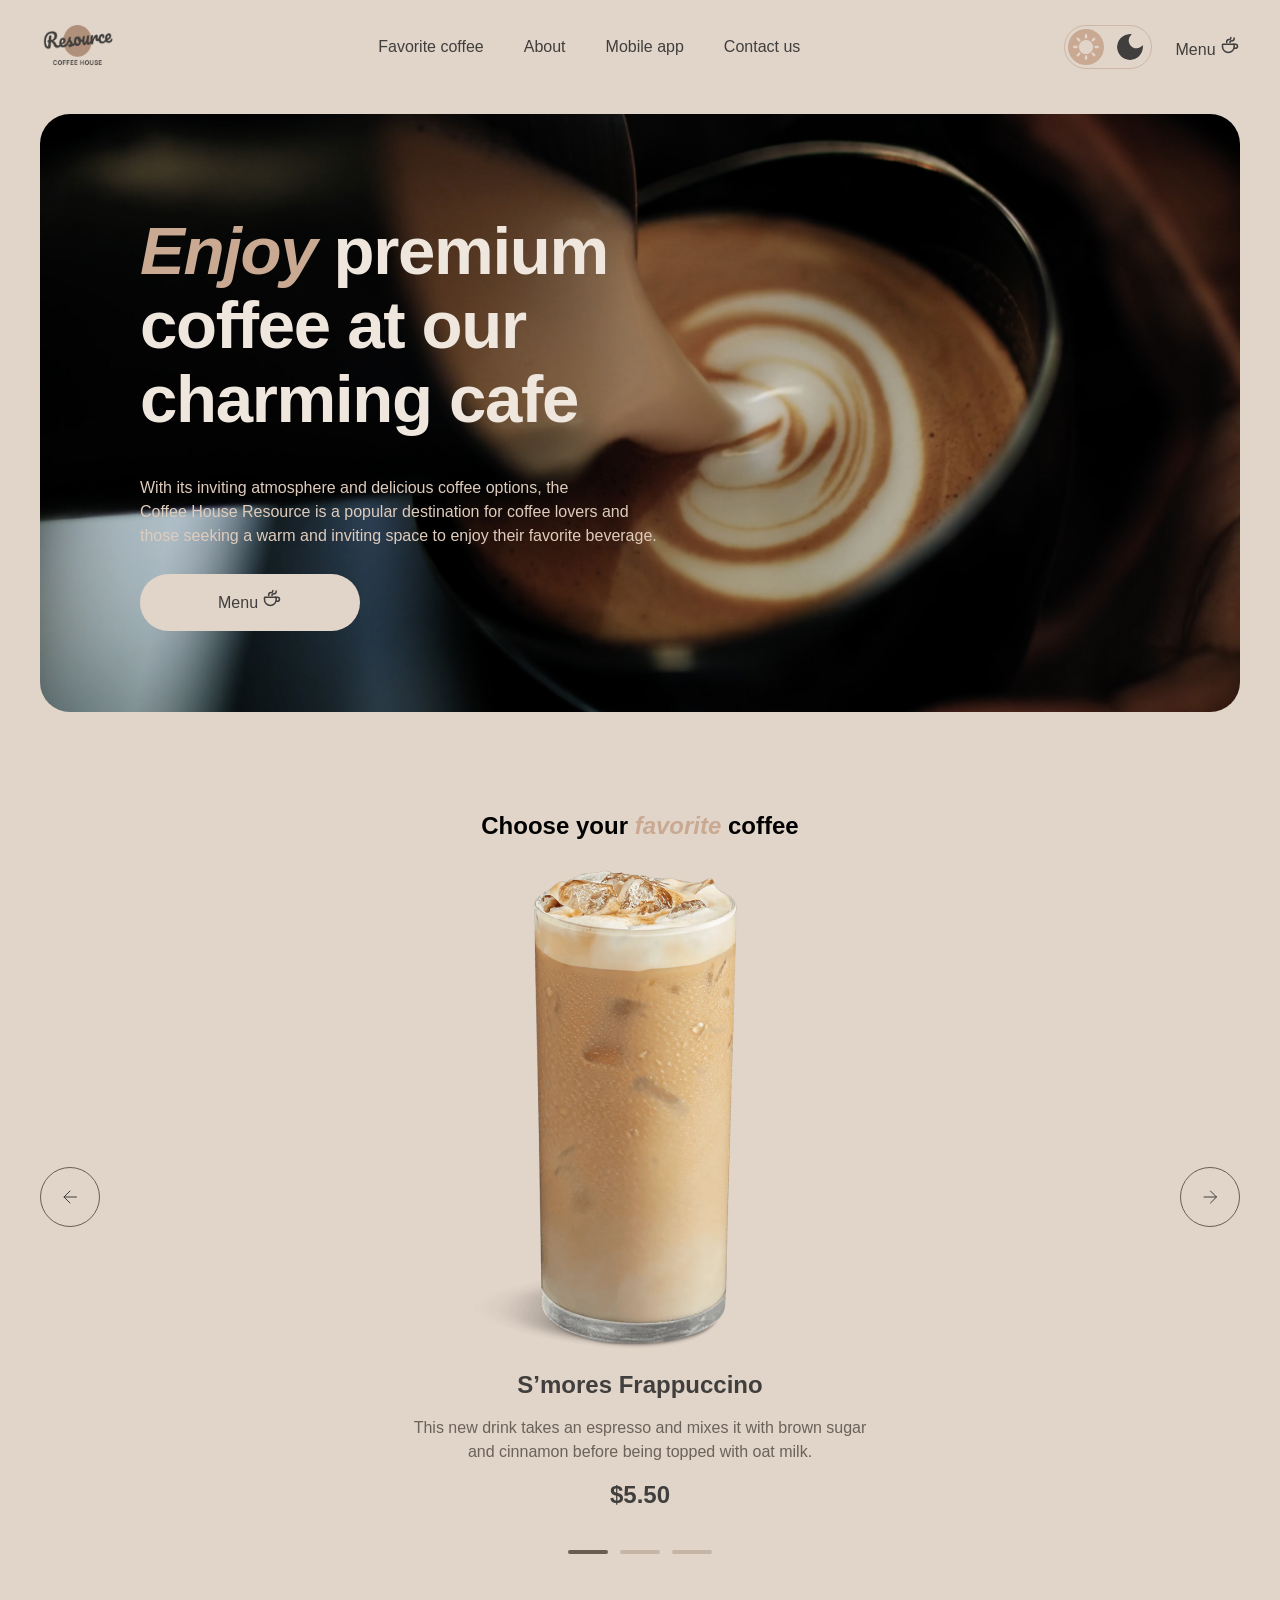
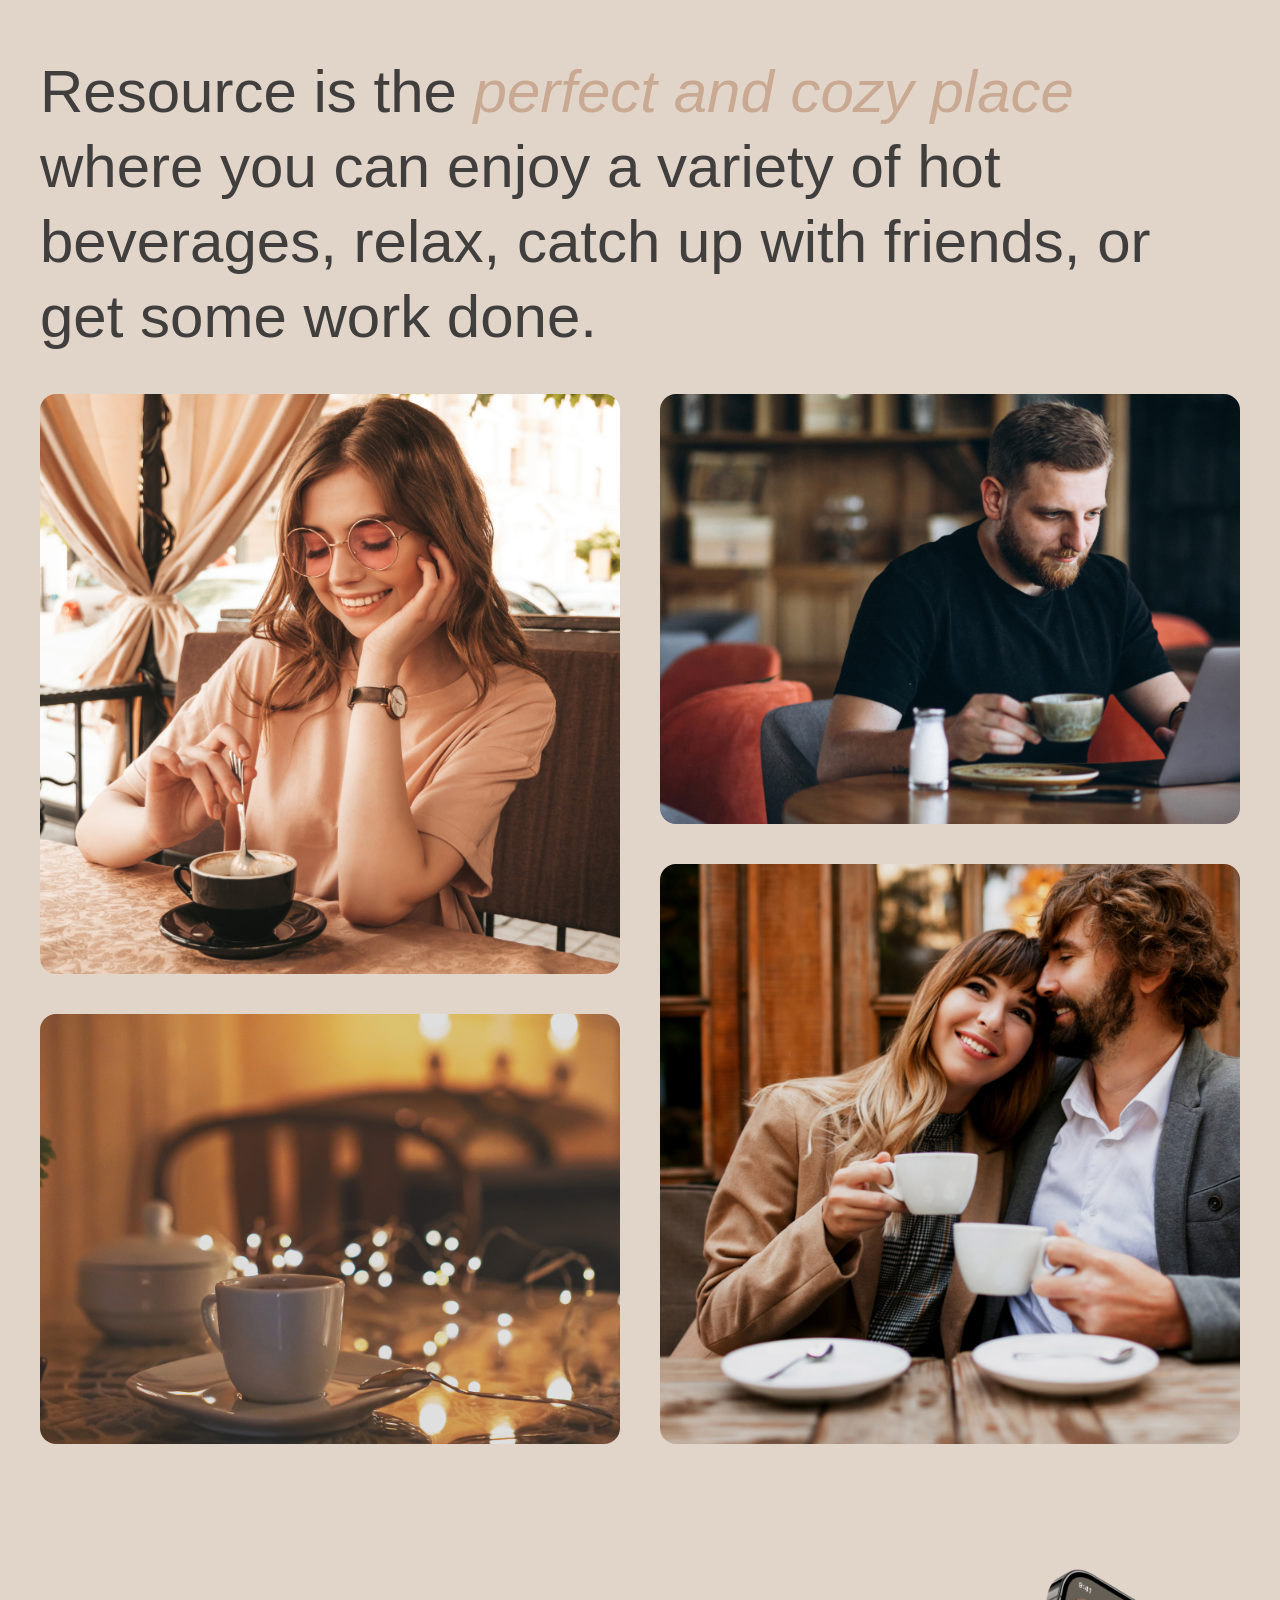
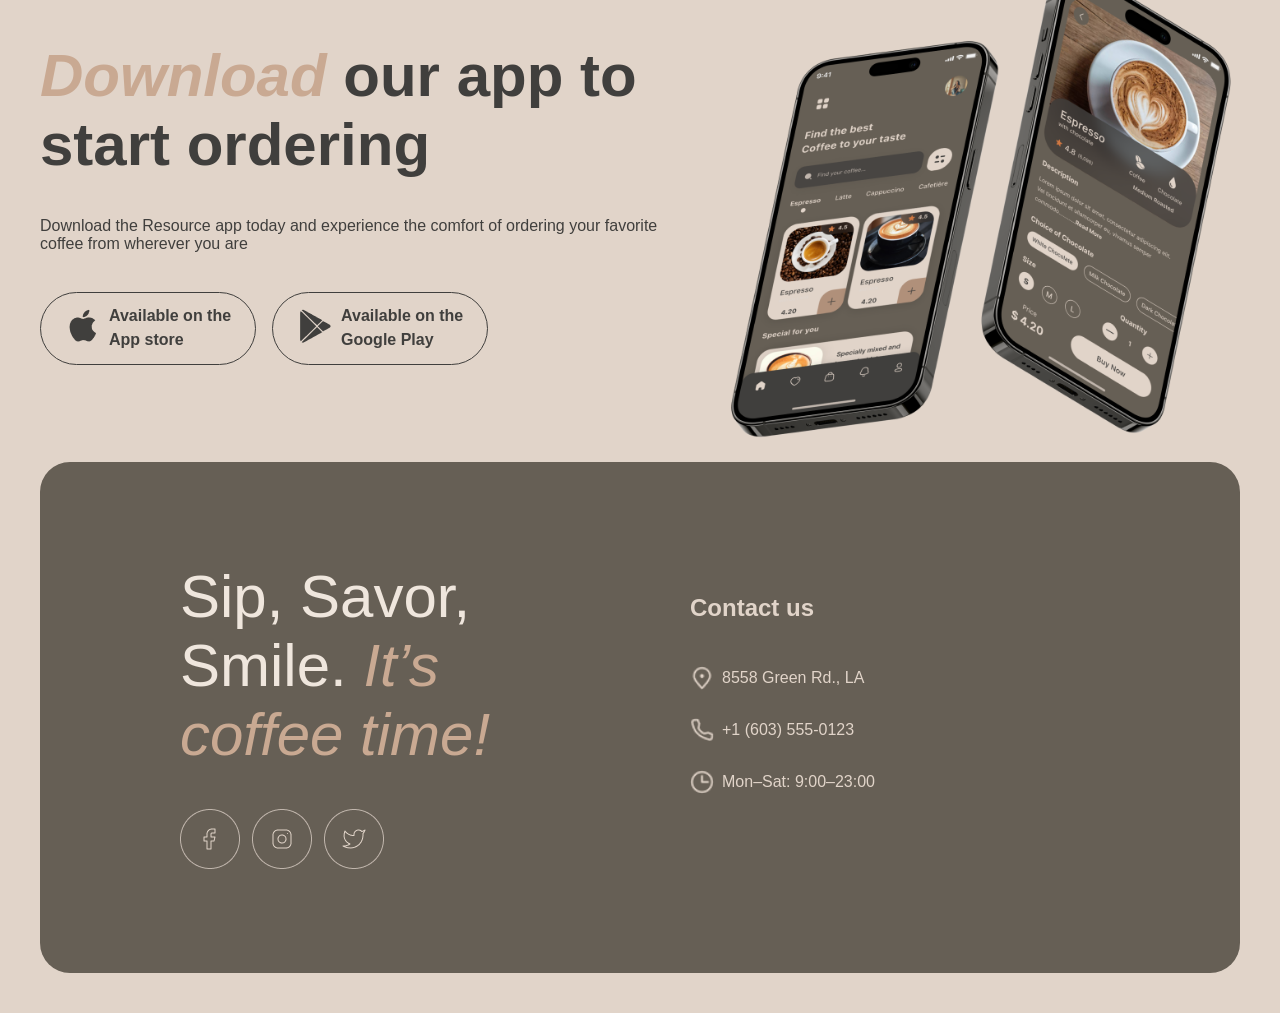
==== commit 8a755c2c: "feat: add carousel for main page" ====
--- a/index.html
+++ b/index.html
@@ -111,24 +111,8 @@
             src="images/Resources/button-icon-dark.svg"
             alt="Previous slide"
           >
-          <div class="slider-menu">
-            <img
-              src="images/Resources/coffee-slider-1.png"
-              alt="S’mores Frappuccino"
-            >
-            <div class="content-text">
-              <p class="coffee-name">S’mores Frappuccino</p>
-              <p class="coffee-desc">
-                This new drink takes an espresso and mixes it with brown sugar
-                and cinnamon before being topped with oat milk.
-              </p>
-              <p class="coffee-price">$5.50</p>
-            </div>
-            <div class="slider-indicators">
-              <span class="indicator active" data-slide="0"></span>
-              <span class="indicator" data-slide="1"></span>
-              <span class="indicator" data-slide="2"></span>
-            </div>
+          <div class="slider-menu" id="slider-menu">
+
           </div>
           <img
             class="right-button"
@@ -265,5 +249,7 @@
       </div>
     </footer>
     <script src="js/common.js"></script>
+    <script src="js/main.js"></script>
+
   </body>
 </html>
--- a/css/index.css
+++ b/css/index.css
@@ -358,6 +358,7 @@
   flex: 1 1 auto;
   min-width: 0;
   max-width: 100%;
+  transition: opacity 0.25s ease, transform 0.25s ease;
 }
 
 .slider-menu img {
@@ -366,6 +367,46 @@
   display: block;
 }
 
+.slider-menu.fade-out-left {
+  opacity: 0;
+  transform: translateX(-40px);
+}
+
+.slider-menu.fade-out-right {
+  opacity: 0;
+  transform: translateX(40px);
+}
+
+@keyframes slideInFromRight {
+  from {
+    opacity: 0;
+    transform: translateX(40px);
+  }
+  to {
+    opacity: 1;
+    transform: translateX(0);
+  }
+}
+
+@keyframes slideInFromLeft {
+  from {
+    opacity: 0;
+    transform: translateX(-40px);
+  }
+  to {
+    opacity: 1;
+    transform: translateX(0);
+  }
+}
+
+.slider-menu.slide-in-right {
+  animation: slideInFromRight 0.4s ease;
+}
+
+.slider-menu.slide-in-left {
+  animation: slideInFromLeft 0.4s ease;
+}
+
 .content-text {
   display: flex;
   flex-direction: column;
@@ -375,6 +416,34 @@
   max-width: 480px;
   gap: 16px;
   text-align: center;
+}
+
+.coffee-name {
+  font-family: "Inter", sans-serif;
+  font-weight: 600;
+  font-size: 24px;
+  line-height: 1.25;
+  color: var(--text);
+  letter-spacing: 0;
+}
+
+.coffee-desc {
+  font-family: "Inter", sans-serif;
+  font-weight: 400;
+  font-size: 16px;
+  line-height: 1.5;
+  color: var(--muted);
+  letter-spacing: 0;
+  text-align: center;
+}
+
+.coffee-price {
+  font-family: "Inter", sans-serif;
+  font-weight: 600;
+  font-size: 24px;
+  line-height: 1.25;
+  color: var(--text);
+  letter-spacing: 0;
 }
 
 .content-text h1 {
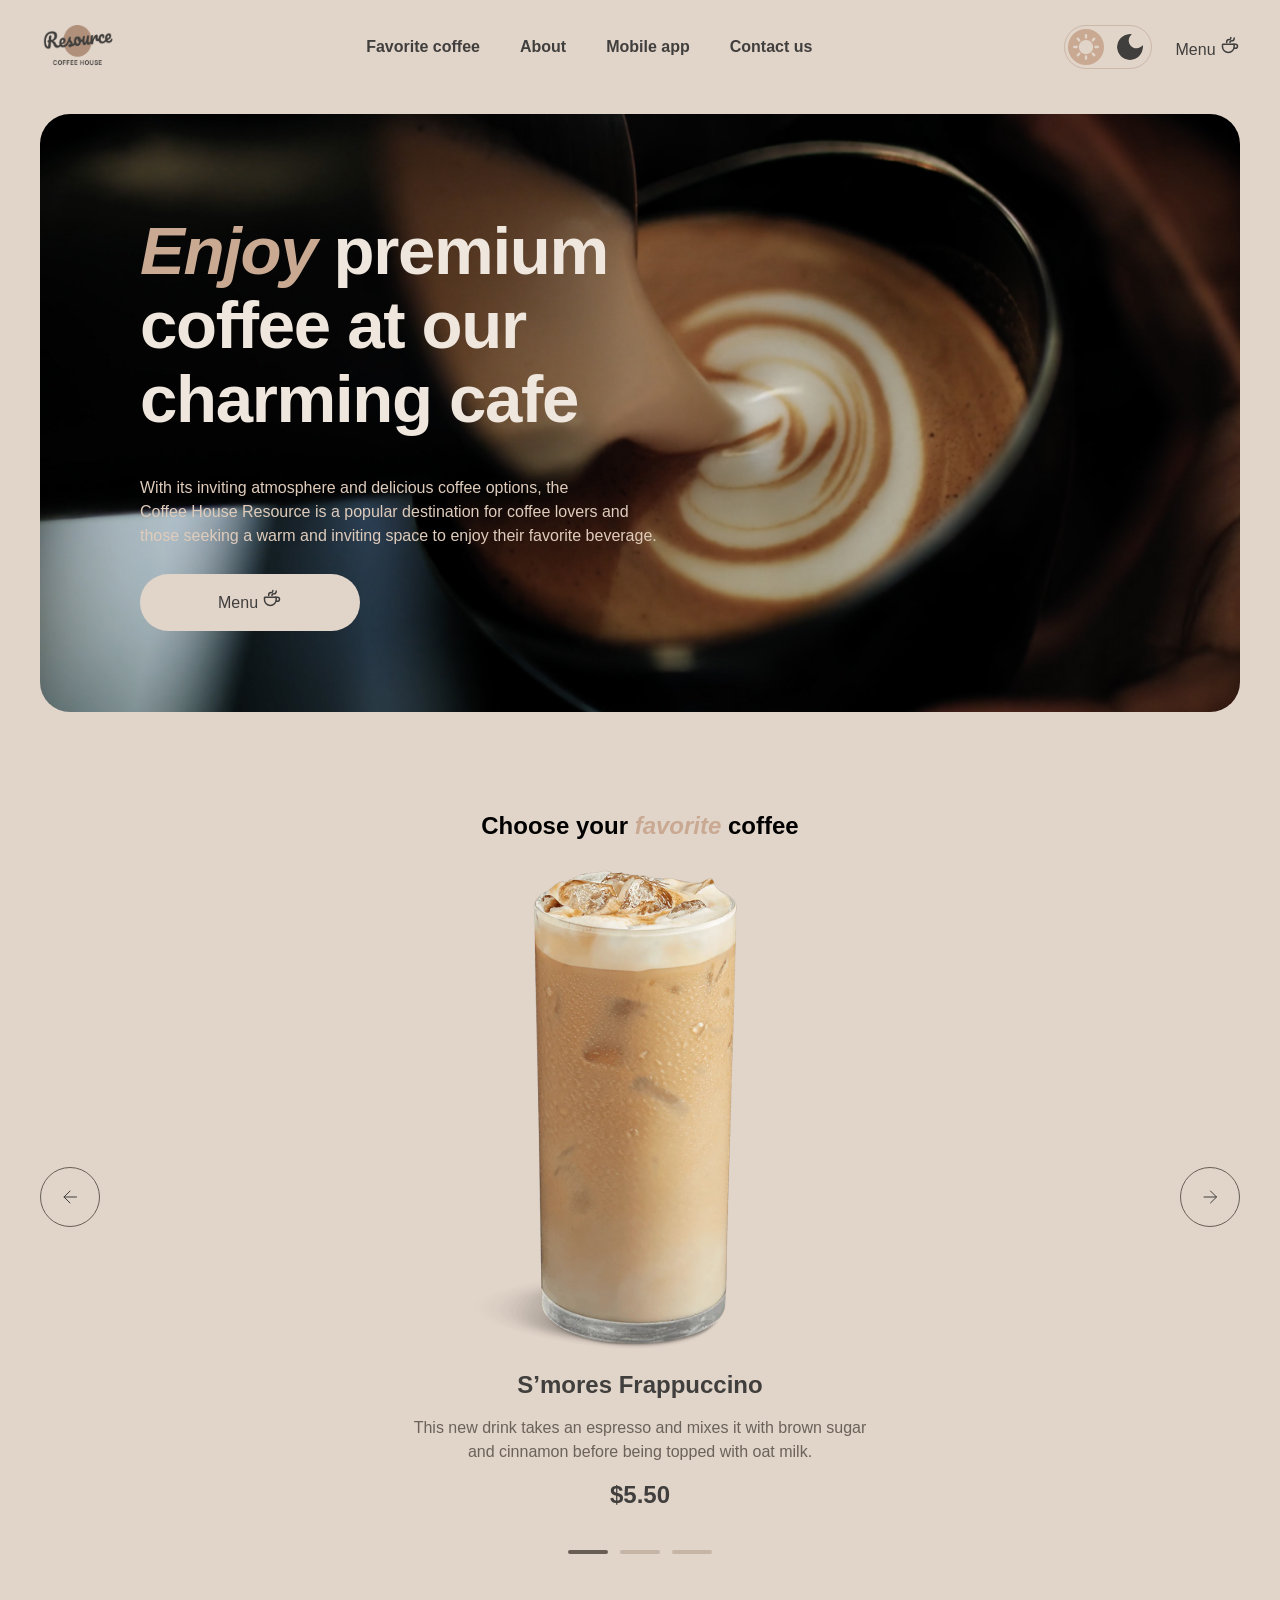
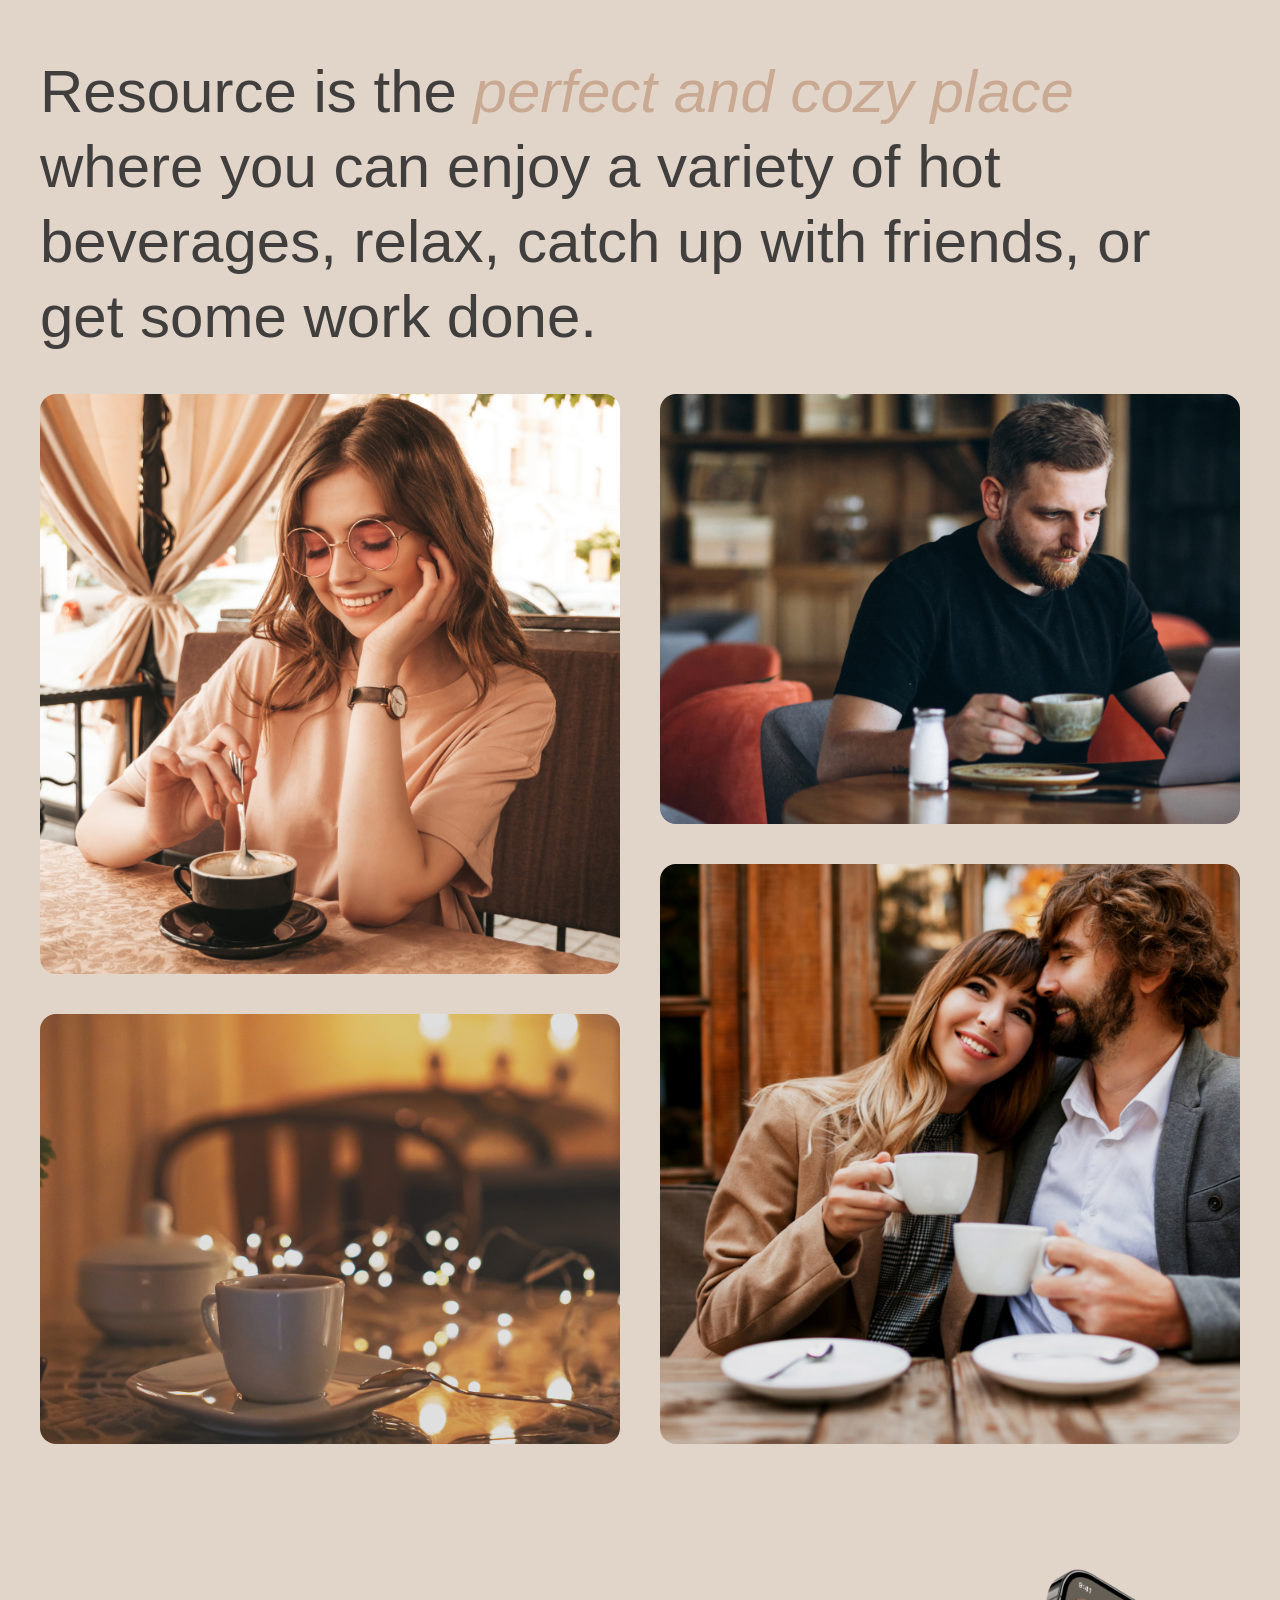
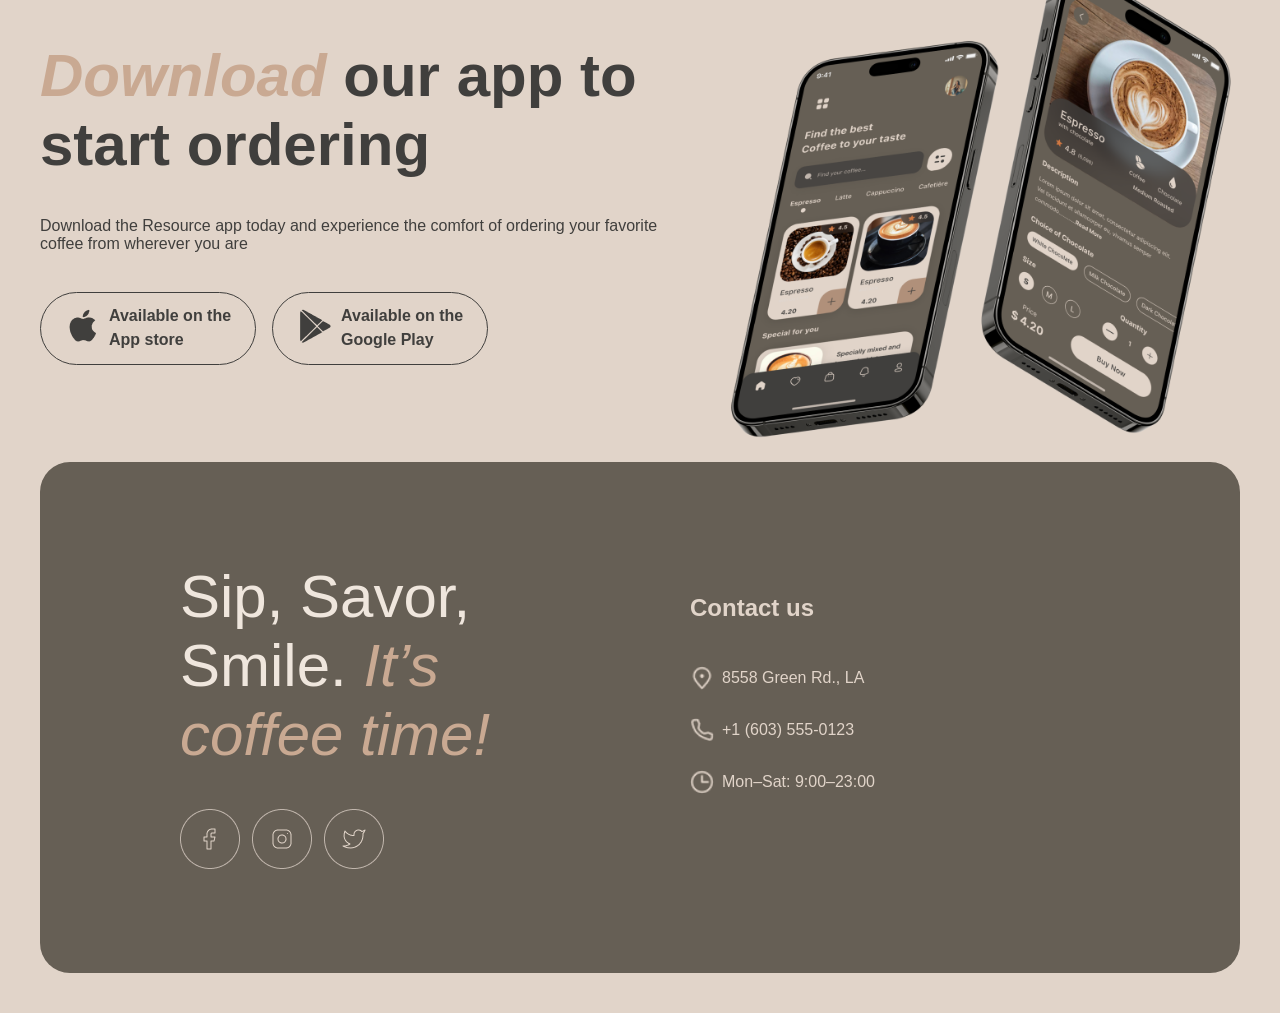
==== commit 696db474: "fix: validator W3C fix" ====
--- a/index.html
+++ b/index.html
@@ -1,10 +1,11 @@
 <!doctype html>
-<html lang="ru">
+<html lang="eng">
   <head>
     <meta charset="UTF-8">
     <meta name="viewport" content="width=device-width, initial-scale=1.0">
     <title>Coffe House</title>
     <link rel="stylesheet" href="css/index.css">
+    <link rel="icon" type="image/png" href="images/logo-images/1114350.png">
   </head>
   <body>
     <header>
@@ -28,13 +29,13 @@
           <img
             class="icon sun"
             src="images/logo-images/Sun.svg"
-            alt="sun"
+            alt=""
             aria-hidden="true"
           >
           <img
             class="icon moon"
             src="images/logo-images/Moon.svg"
-            alt="moon"
+            alt=""
             aria-hidden="true"
           >
         </button>
@@ -46,7 +47,7 @@
         >
           <img class="burger-icon burger-open" src="images/Resources/button-icon-burger.png" alt="">
           <img class="burger-icon burger-close" src="images/Resources/button-icon-burger.svg" alt="">
-      </button>
+        </button>
 
         <div class="coffee-menu" >
             <a href="catalog.html" class="logo" aria-label="Coffee House - на главную">
@@ -54,13 +55,13 @@
             </a>
           <img
             src="images/logo-images/coffee-cup.svg"
-            alt="coffee cup"
+            alt=""
           >
         </div>
       </div>
     </header>
     <div class="mobile-menu" id="mobile-menu" aria-hidden="true">
-      <nav class="mobile-nav">                <!-- ← вот он, отдельный класс -->
+      <nav class="mobile-nav">
           <ul>
             <li><a href="#favorite-coffee">Favorite coffee</a></li>
             <li><a href="#about">About</a></li>
@@ -201,18 +202,18 @@
           </div>
           <div class="social">
             <a href="https://www.facebook.com/" target="_blank" rel="noopener" aria-label="Facebook">
-              <img src="images/Resources/facebook.png" alt="Facebook">
+              <img src="images/Resources/facebook.png" alt="">
             </a>
             <a href="https://www.instagram.com/" target="_blank" rel="noopener" aria-label="Instagram">
               <img
                 src="images/Resources/instagram.png"
-                alt="Instagram"
+                alt=""
               >
             </a>
             <a href="https://x.com/" target="_blank" rel="noopener" aria-label="Twitter">
               <img
                 src="images/Resources/twitter.png"
-                alt="Twitter"
+                alt=""
               >
             </a>
           </div>
--- a/css/index.css
+++ b/css/index.css
@@ -87,6 +87,8 @@
   color: var(--text);
   text-decoration: none;
   transition: color 0.3s;
+  font-weight: 600;
+  line-height: 150%;
 }
 
 .header-actions {
@@ -124,8 +126,6 @@
   background: transparent;
   width: 44px;
   height: 22px;
-  border: none;
-  background-color: transparent;
   color: var(--text);
   cursor: pointer;
   text-decoration: none;
@@ -315,8 +315,11 @@
 .favorite-coffee {
   margin-top: 100px;
   display: flex;
+  flex-direction: column;
   align-items: center;
   justify-content: center;
+  padding: 0 40px 0 40px;
+  position: relative;
 }
 
 .favorite-coffee h6 {
@@ -326,13 +329,6 @@
   font-size: 60px;
   line-height: 1.5;
   letter-spacing: 0;
-}
-
-.favorite-coffee {
-  display: flex;
-  flex-direction: column;
-  padding: 0 40px 0 40px;
-  position: relative;
 }
 
 .slider-wrapper {
@@ -790,10 +786,6 @@
   .contact-info {
     padding: 0 60px 100px 60px;
   }
-
-  .coffee-menu {
-    display: none;
-  }
 }
 
 @media (max-width: 381px) {
@@ -803,10 +795,6 @@
 
   .hero-wrapper {
     padding: 60px 16px 60px 16px;
-  }
-
-  .coffee-menu {
-    display: none;
   }
 
   .section-container {
